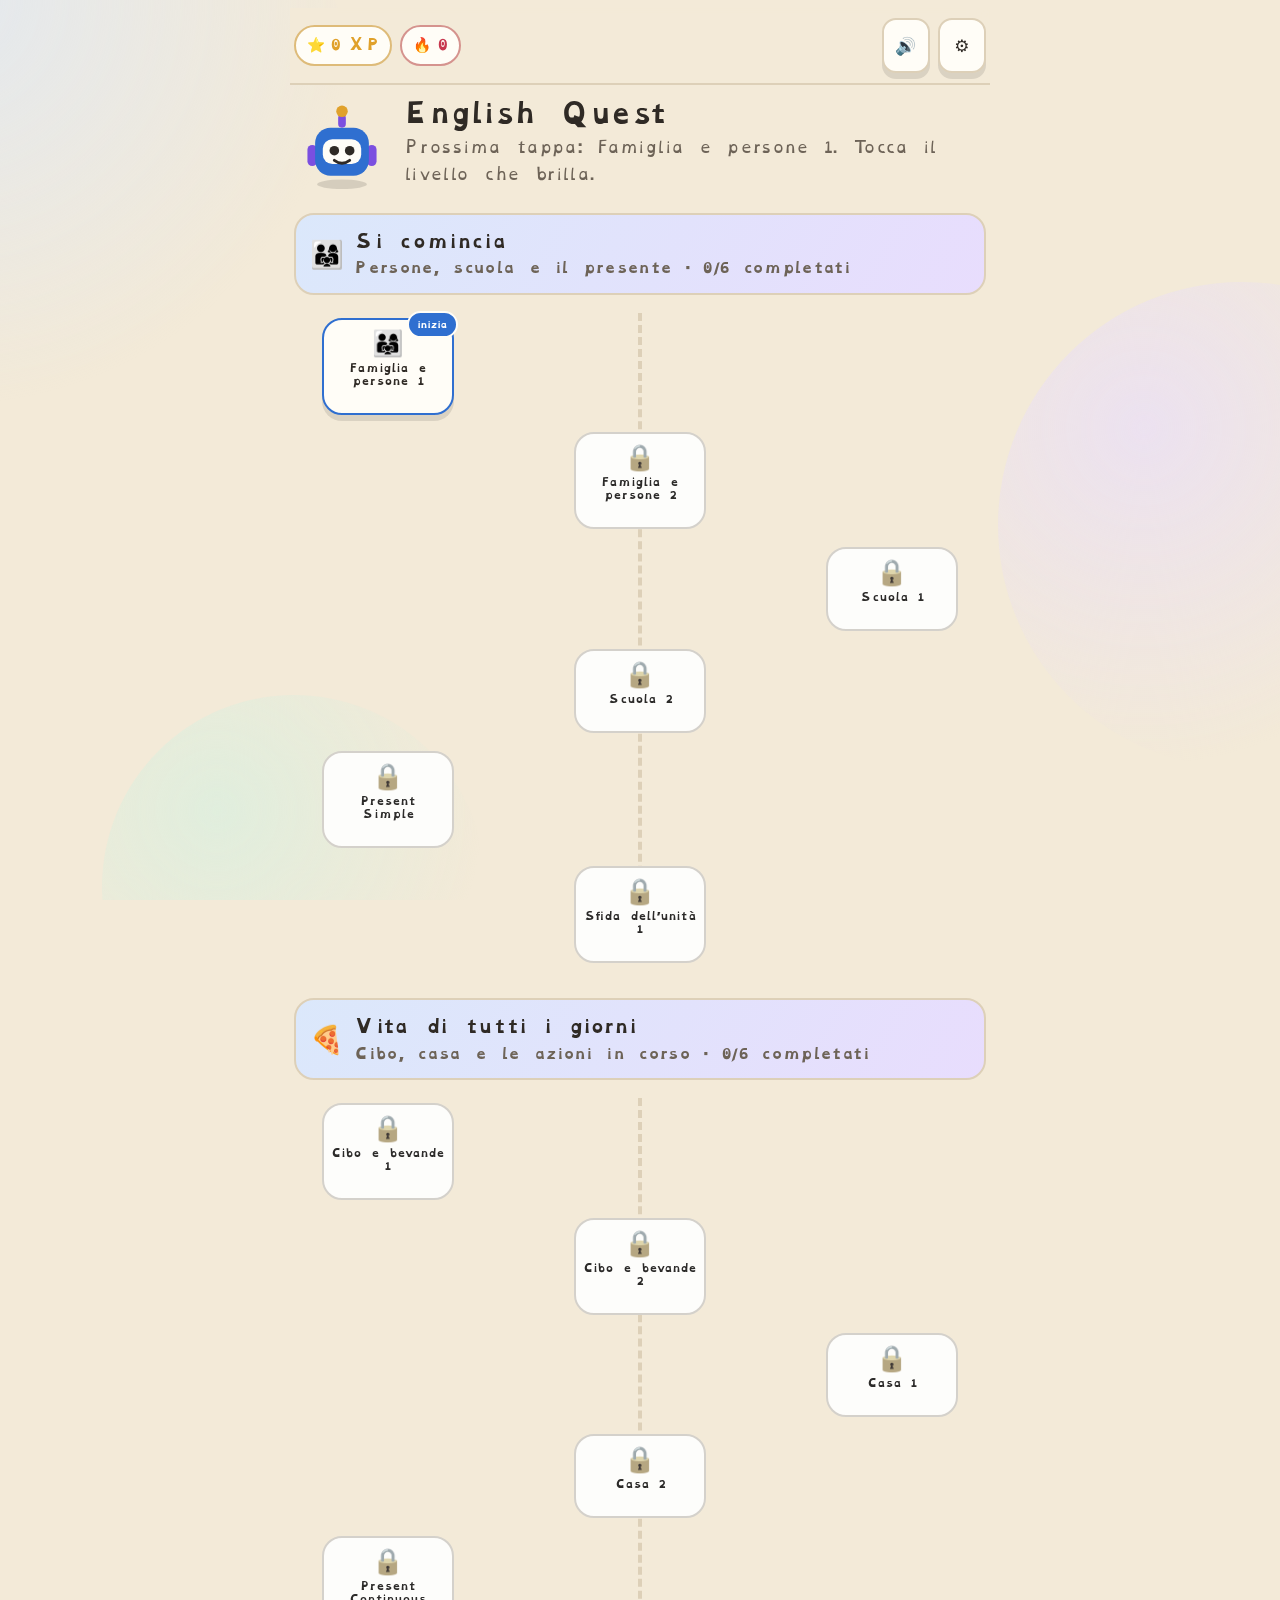
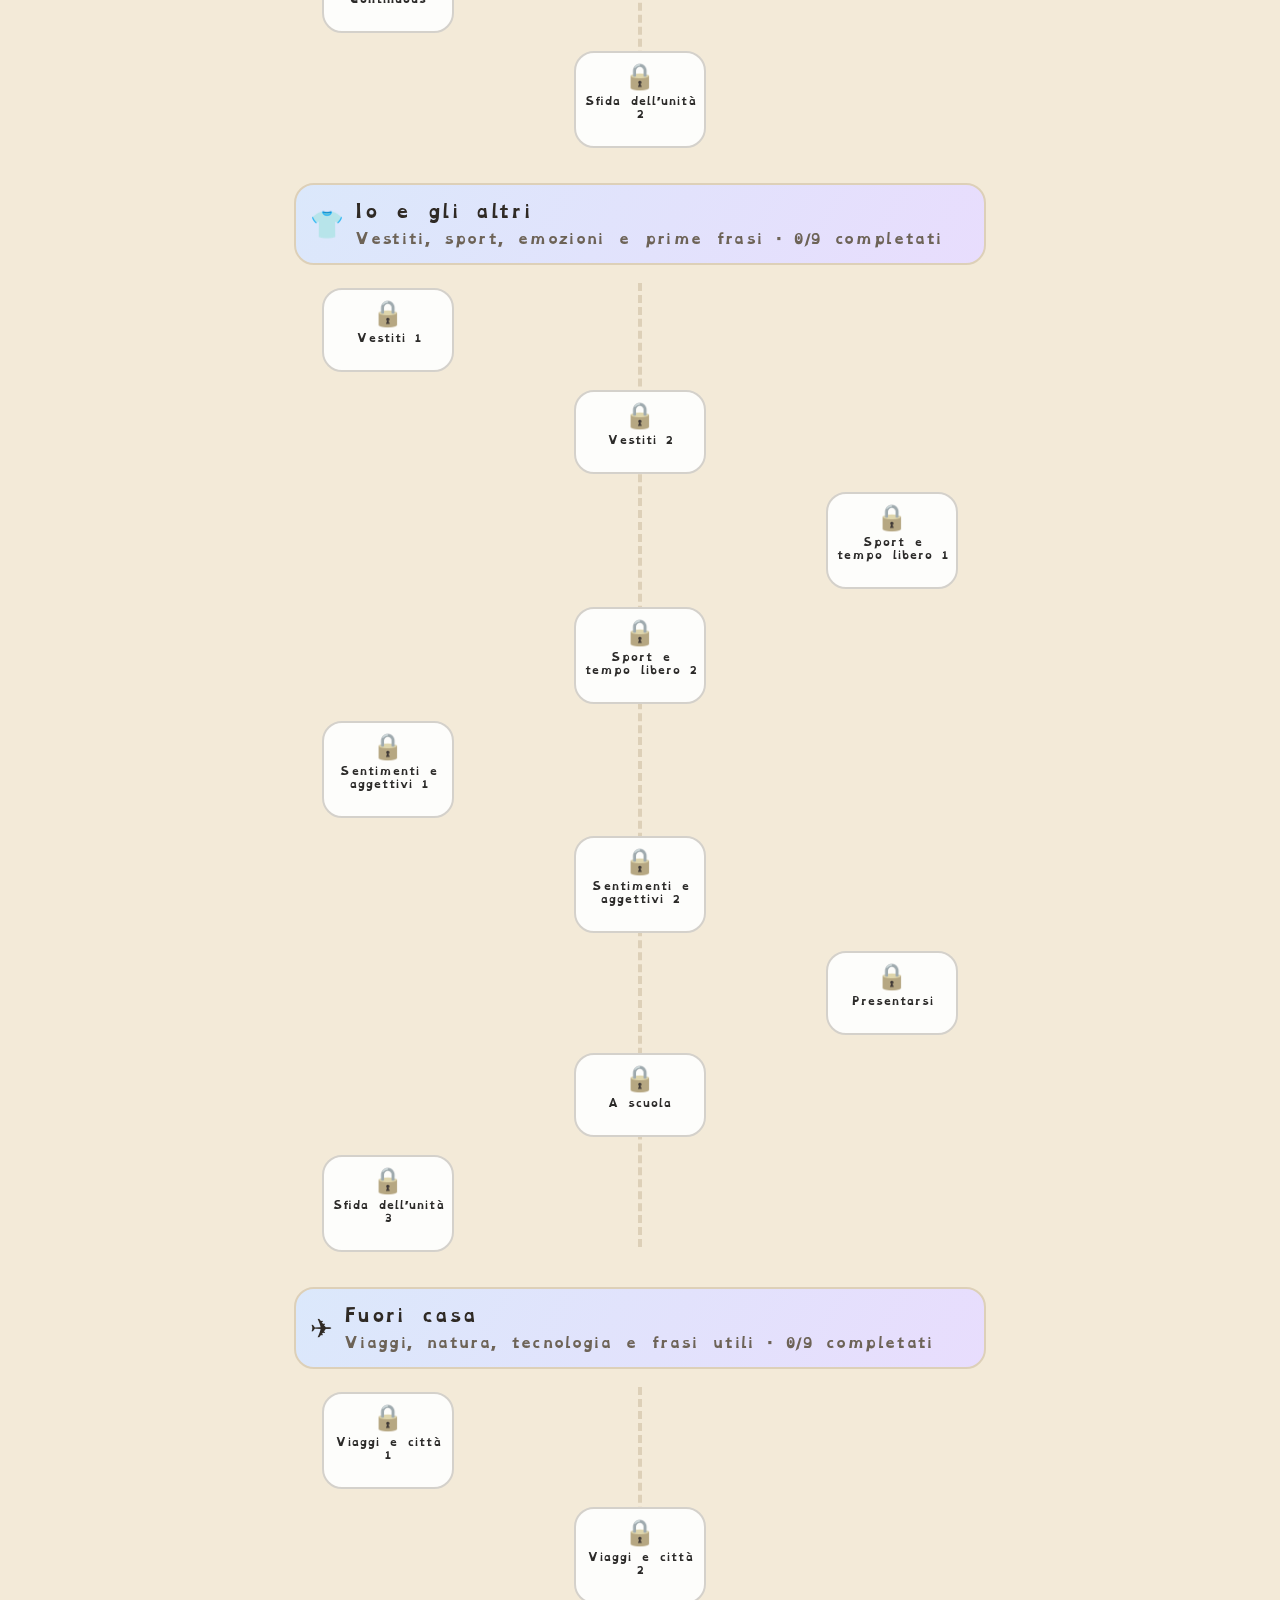
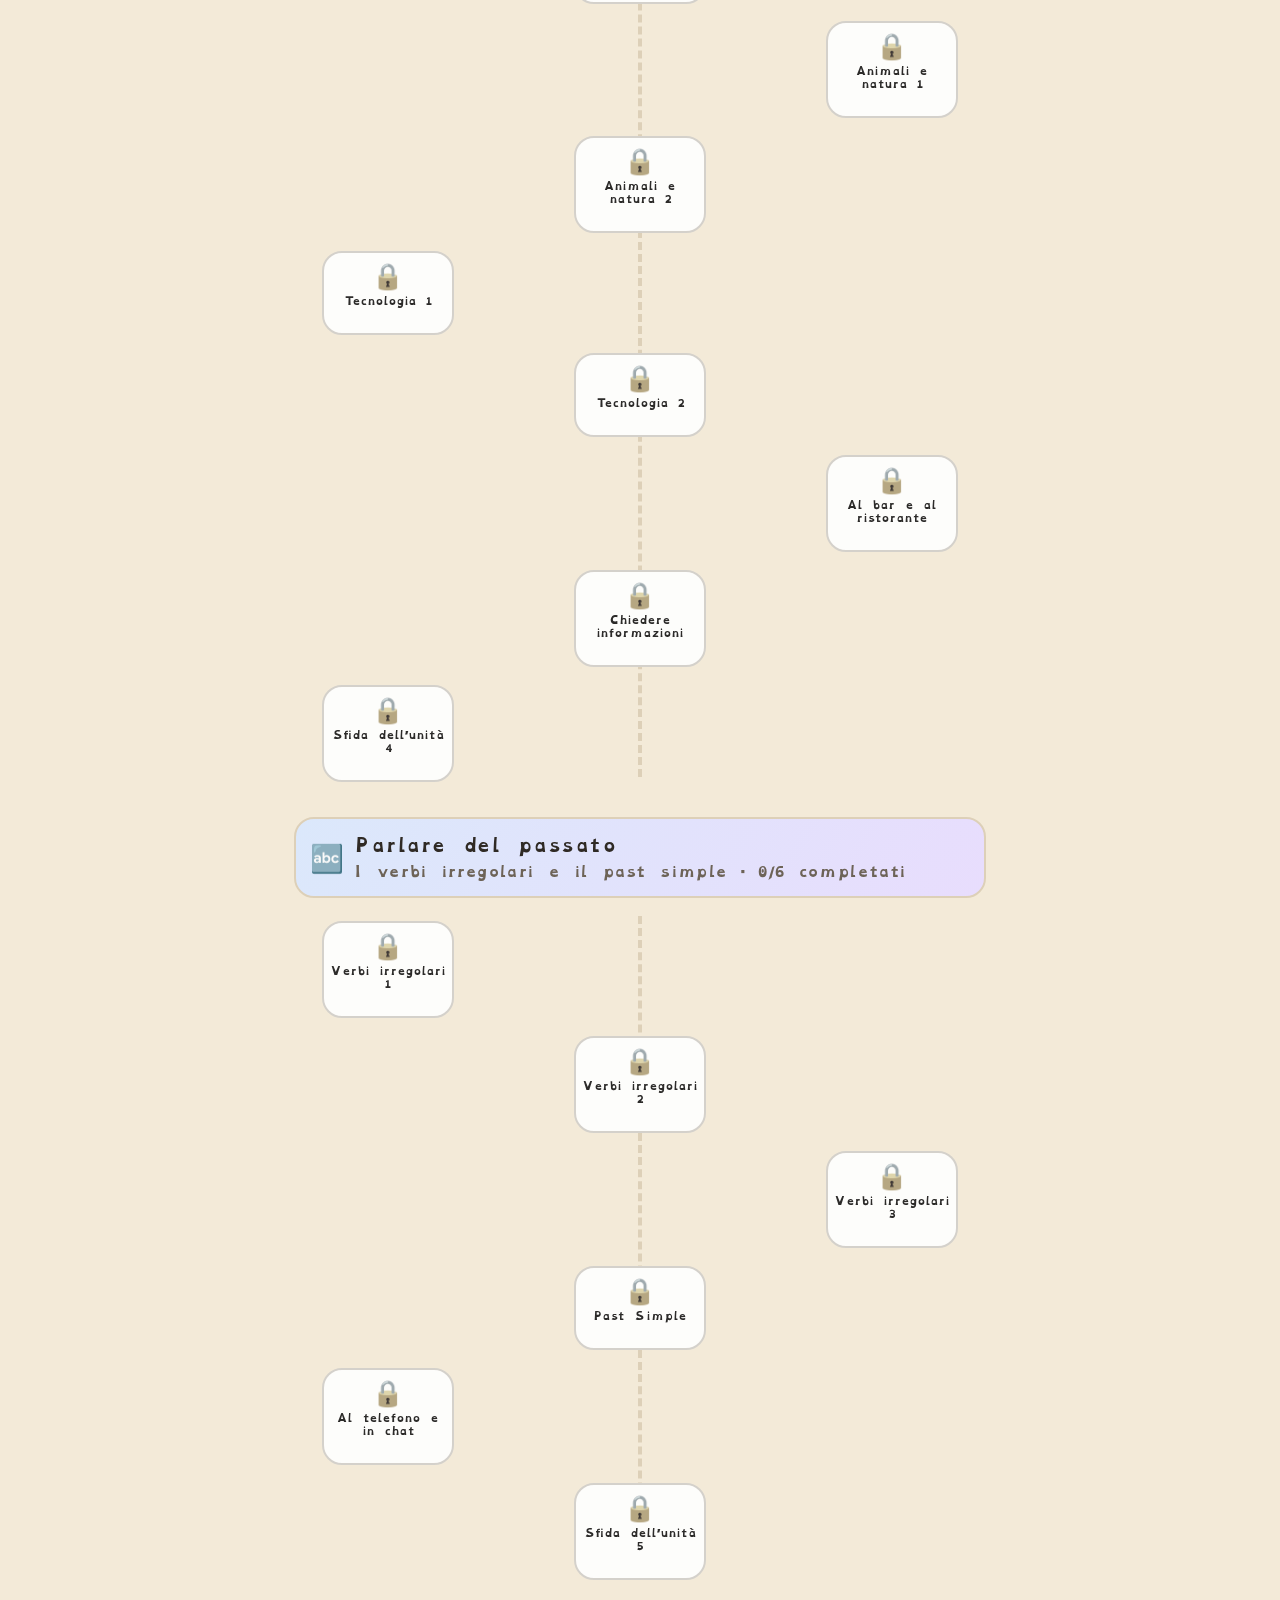
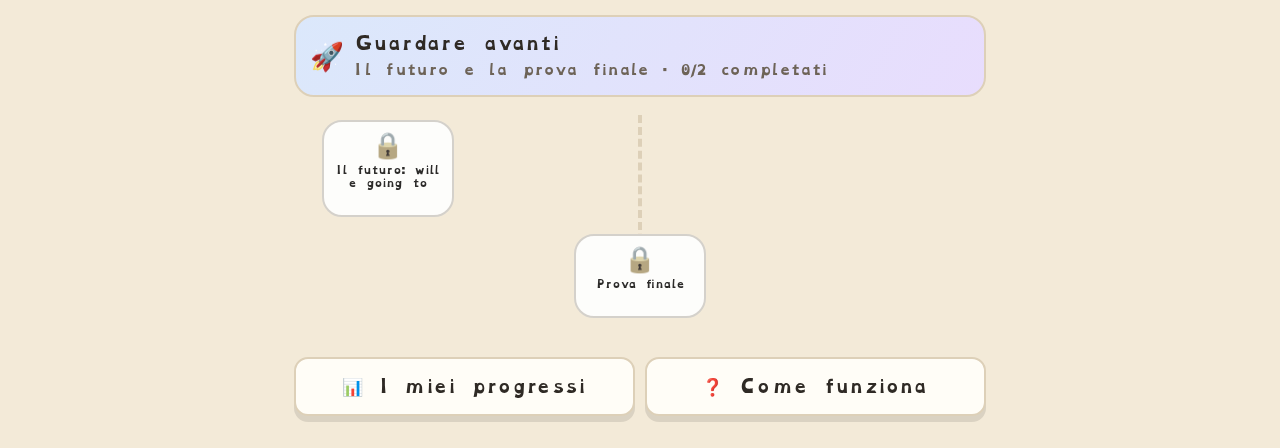
==== index.html @ 7ec01c22 "English Quest: app per imparare l'inglese, accessibile e offline Percorso a livelli per ragazzi 13-1" ====
<!DOCTYPE html>
<html lang="it">
<head>
<meta charset="utf-8">
<meta name="viewport" content="width=device-width, initial-scale=1, maximum-scale=5, viewport-fit=cover">
<meta name="theme-color" content="#f3ead8">
<meta name="description" content="English Quest — impara l'inglese giocando. Vocaboli, verbi irregolari, frasi utili e grammatica con audio e alta leggibilità.">
<meta name="apple-mobile-web-app-capable" content="yes">
<meta name="mobile-web-app-capable" content="yes">
<meta name="apple-mobile-web-app-status-bar-style" content="default">
<meta name="apple-mobile-web-app-title" content="English Quest">
<title>English Quest — impara l'inglese giocando</title>
<link rel="apple-touch-icon" href="data:image/svg+xml,%3Csvg xmlns='http://www.w3.org/2000/svg' viewBox='0 0 180 180'%3E%3Crect width='180' height='180' rx='40' fill='%233f7dd6'/%3E%3Ctext x='90' y='125' font-size='96' text-anchor='middle'%3E%F0%9F%9A%80%3C/text%3E%3C/svg%3E">
<link rel="icon" href="data:image/svg+xml,%3Csvg xmlns='http://www.w3.org/2000/svg' viewBox='0 0 64 64'%3E%3Ctext y='52' font-size='52'%3E%F0%9F%9A%80%3C/text%3E%3C/svg%3E">
<style>
/* =========================================================
   English Quest — foglio di stile
   1. Font ad alta leggibilità (OpenDyslexic incorporato)
   2. Token di tema + temi alternativi
   3. Shell e layout
   4. Componenti
   5. Schermate
   6. Animazioni
   ========================================================= */

/* ---- 1. Font ---- */
/* OpenDyslexic (SIL Open Font License) incorporato in base64 — nessuna connessione richiesta */
@font-face{font-family:'OpenDyslexic';font-style:normal;font-weight:400;font-display:swap;
  src:url([data-uri]) format('woff2');}
@font-face{font-family:'OpenDyslexic';font-style:normal;font-weight:700;font-display:swap;
  src:url([data-uri]) format('woff2');}

/* ---- 2. Token di tema ---- */
:root{
  --bg:#f3ead8;
  --bg-2:#e9dcc2;
  --card:#fffdf7;
  --card-2:#f8f2e4;
  --ink:#2f2a25;
  --ink-soft:#6d6357;
  --line:#ddd0b8;
  --brand:#2f6fd0;
  --brand-ink:#ffffff;
  --brand-soft:#dbe8fb;
  --accent:#7b4fe0;
  --accent-soft:#e8ddfd;
  --ok:#1c8f52;
  --ok-soft:#d6f0e0;
  --err:#c8384f;
  --err-soft:#fadde1;
  --gold:#e0a12b;
  --shadow:0 6px 0 rgba(0,0,0,.10);
  --shadow-soft:0 8px 24px rgba(70,50,20,.12);
  --radius:20px;
  --radius-s:14px;
  --fs:17px;
  --ls:0.02em;
  --lh:1.65;
  --wl:0.06em; /* spaziatura parole */
  --font-stack:'OpenDyslexic', system-ui, -apple-system, 'Segoe UI', sans-serif;
  --tap:48px;
}

body[data-font="sans"]{ --font-stack: Verdana, Tahoma, 'Segoe UI', system-ui, sans-serif; }
body[data-font="sys"]{ --font-stack: system-ui, -apple-system, 'Segoe UI', Roboto, sans-serif; }

body[data-theme="night"]{
  --bg:#191b21; --bg-2:#12141a; --card:#242833; --card-2:#2c313e;
  --ink:#f0ece4; --ink-soft:#a9b0bf; --line:#3a4050;
  --brand:#6ea8ff; --brand-ink:#10131a; --brand-soft:#26354e;
  --accent:#b79bff; --accent-soft:#332a4d;
  --ok:#57d493; --ok-soft:#1e4433; --err:#ff8296; --err-soft:#4a2029;
  --gold:#ffcc5c;
  --shadow:0 6px 0 rgba(0,0,0,.35);
  --shadow-soft:0 10px 28px rgba(0,0,0,.45);
}
body[data-theme="contrast"]{
  --bg:#000000; --bg-2:#000000; --card:#101010; --card-2:#1b1b1b;
  --ink:#ffffff; --ink-soft:#e6e6e6; --line:#ffffff;
  --brand:#ffe600; --brand-ink:#000000; --brand-soft:#333300;
  --accent:#00e5ff; --accent-soft:#003a41;
  --ok:#00ff88; --ok-soft:#00301b; --err:#ff5b5b; --err-soft:#3d0d0d;
  --gold:#ffe600;
  --shadow:0 4px 0 #ffffff;
  --shadow-soft:none;
}

*,*::before,*::after{ box-sizing:border-box; }
/* deve battere le regole display: dei componenti (es. .btn.icon) */
[hidden]{ display:none !important; }
html,body{ margin:0; padding:0; }
html{ -webkit-text-size-adjust:100%; overflow-x:hidden; }

body{
  font-family:var(--font-stack);
  font-size:var(--fs);
  letter-spacing:var(--ls);
  word-spacing:var(--wl);
  line-height:var(--lh);
  color:var(--ink);
  background:var(--bg);
  min-height:100vh;
  min-height:100dvh;
  overscroll-behavior-y:none;
  -webkit-font-smoothing:antialiased;
}

/* sfondo decorativo morbido */
.bg-decor{ position:fixed; inset:0; z-index:0; pointer-events:none; overflow:hidden; }
.bg-decor i{
  position:absolute; display:block; border-radius:50%;
  background:radial-gradient(circle at 30% 30%, var(--brand-soft), transparent 70%);
  opacity:.65; animation:floaty 18s ease-in-out infinite;
}
.bg-decor i:nth-child(1){ width:46vmax; height:46vmax; left:-18vmax; top:-14vmax; }
.bg-decor i:nth-child(2){ width:38vmax; height:38vmax; right:-16vmax; top:22vmax; animation-delay:-6s;
  background:radial-gradient(circle at 30% 30%, var(--accent-soft), transparent 70%); }
.bg-decor i:nth-child(3){ width:30vmax; height:30vmax; left:8vmax; bottom:-14vmax; animation-delay:-11s;
  background:radial-gradient(circle at 30% 30%, var(--ok-soft), transparent 70%); }
body[data-theme="contrast"] .bg-decor{ display:none; }

/* ---- 3. Shell ---- */
.app{
  position:relative; z-index:1;
  max-width:720px; margin:0 auto;
  padding:
    calc(env(safe-area-inset-top) + 8px)
    calc(env(safe-area-inset-right) + 14px)
    calc(env(safe-area-inset-bottom) + 24px)
    calc(env(safe-area-inset-left) + 14px);
}

.topbar{
  position:sticky; top:0; z-index:30;
  display:flex; align-items:center; gap:8px; flex-wrap:wrap;
  padding:10px 4px; margin:0 -4px 10px;
  background:var(--bg); /* iOS sotto la 16.2 non conosce color-mix */
  background:color-mix(in srgb, var(--bg) 88%, transparent);
  backdrop-filter:blur(10px); -webkit-backdrop-filter:blur(10px);
  border-bottom:2px solid var(--line);
}
@supports not (backdrop-filter:blur(2px)){ .topbar{ background:var(--bg); } }

.chip{
  display:inline-flex; align-items:center; gap:6px;
  padding:6px 11px; border-radius:999px;
  background:var(--card); border:2px solid var(--line);
  font-size:.86em; font-weight:700; white-space:nowrap;
  min-width:0; overflow:hidden; text-overflow:ellipsis;
}
.chip b{ font-variant-numeric:tabular-nums; }
.chip.gold{ color:var(--gold); border-color:var(--gold); border-color:color-mix(in srgb, var(--gold) 45%, var(--line)); }
.chip.fire{ color:var(--err); border-color:var(--err); border-color:color-mix(in srgb, var(--err) 40%, var(--line)); }
.spacer{ flex:1 1 auto; }

/* ---- 4. Componenti ---- */
.btn{
  -webkit-appearance:none; appearance:none;
  font-family:inherit; font-size:1em; font-weight:800; letter-spacing:inherit;
  color:var(--ink); background:var(--card);
  border:2px solid var(--line); border-radius:var(--radius-s);
  padding:12px 16px; min-height:var(--tap);
  cursor:pointer; touch-action:manipulation;
  -webkit-tap-highlight-color:transparent;
  box-shadow:var(--shadow);
  transition:transform .12s ease, box-shadow .12s ease, background .15s ease, border-color .15s ease;
}
.btn:active{ transform:translateY(4px); box-shadow:0 2px 0 rgba(0,0,0,.10); }
.btn:focus-visible{ outline:4px solid var(--accent); outline-offset:3px; }
.btn[disabled]{ opacity:.45; cursor:not-allowed; box-shadow:none; }
.btn.primary{ background:var(--brand); color:var(--brand-ink); border-color:var(--brand); border-color:color-mix(in srgb, var(--brand) 70%, #000); }
.btn.ok{ background:var(--ok); color:#fff; border-color:var(--ok); border-color:color-mix(in srgb, var(--ok) 70%, #000); }
.btn.ghost{ background:transparent; box-shadow:none; }
.btn.wide{ width:100%; }
.btn.icon{ padding:10px; min-width:var(--tap); display:inline-flex; align-items:center; justify-content:center; }
.btn.small{ padding:8px 12px; min-height:40px; font-size:.9em; }
body[data-theme="contrast"] .btn.primary,
body[data-theme="contrast"] .btn.ok{ color:#000; }

.speak{
  -webkit-appearance:none; appearance:none; cursor:pointer;
  border:2px solid var(--line); background:var(--card); color:var(--ink);
  width:46px; height:46px; min-width:46px; border-radius:50%;
  display:inline-flex; align-items:center; justify-content:center;
  font-size:1.15em; touch-action:manipulation; -webkit-tap-highlight-color:transparent;
  transition:transform .12s ease, background .15s ease;
}
.speak:active{ transform:scale(.9); }
.speak:focus-visible{ outline:4px solid var(--accent); outline-offset:3px; }
.speak.on{ background:var(--brand-soft); border-color:var(--brand); animation:pulse-ring 1s ease-out infinite; }
.speak.sm{ width:44px; height:44px; min-width:44px; font-size:1em; }

.card{
  background:var(--card); border:2px solid var(--line);
  border-radius:var(--radius); padding:16px;
  box-shadow:var(--shadow-soft);
}

.progress{
  height:16px; border-radius:999px; background:var(--card-2);
  border:2px solid var(--line); overflow:hidden; flex:1 1 auto;
}
.progress > i{
  display:block; height:100%; width:0%;
  background:linear-gradient(90deg, var(--brand), var(--accent));
  border-radius:999px; transition:width .5s cubic-bezier(.22,1,.36,1);
}

.sr-only{
  position:absolute; width:1px; height:1px; padding:0; margin:-1px;
  overflow:hidden; clip:rect(0 0 0 0); white-space:nowrap; border:0;
}

/* ---- 5. Schermate ---- */
.screen{ display:none; animation:screen-in .32s cubic-bezier(.22,1,.36,1) both; }
.screen.active{ display:block; }

/* Mascotte */
.mascot{ width:96px; height:96px; flex:0 0 auto; transform-origin:50% 90%; }
.mascot.happy{ animation:jump .6s cubic-bezier(.3,1.4,.5,1) 2; }
.mascot.sad{ animation:shake .45s ease; }
.mascot .eye{ transform-origin:center; animation:blink 5.5s infinite; }
.mascot .m-acc{ fill:var(--accent); }
.mascot .m-body{ fill:var(--brand); }
.mascot .m-face{ fill:var(--card); }
.mascot .m-ink{ fill:var(--ink); }
.mascot .m-gold{ fill:var(--gold); }
.mascot .m-mouth{ stroke:var(--ink); fill:none; }
.mascot .arm-l{ transform-origin:22px 62px; animation:wave 3.4s ease-in-out infinite; }

.hero{ display:flex; align-items:center; gap:14px; margin:6px 0 18px; }
.hero h1{ font-size:1.5em; margin:0 0 4px; line-height:1.25; }
.hero p{ margin:0; color:var(--ink-soft); font-size:.92em; }

/* Mappa livelli */
.unit{ margin:22px 0 8px; }
.unit-head{
  display:flex; align-items:center; gap:10px;
  padding:12px 14px; border-radius:var(--radius);
  background:linear-gradient(120deg, var(--brand-soft), var(--accent-soft));
  border:2px solid var(--line);
}
body[data-theme="contrast"] .unit-head{ background:var(--card-2); }
.unit-head h2{ font-size:1.02em; margin:0; }
.unit-head small{ display:block; color:var(--ink-soft); font-weight:600; }

.path{ position:relative; padding:14px 0 4px; }
.path::before{
  content:''; position:absolute; left:50%; top:18px; bottom:18px; width:0;
  border-left:4px dashed var(--line); transform:translateX(-2px); z-index:0;
}
.node-row{ position:relative; z-index:1; }
.node-row{ display:flex; padding:9px 0; }
.node-row.p0{ justify-content:flex-start; padding-left:4%; }
.node-row.p1{ justify-content:center; }
.node-row.p2{ justify-content:flex-end; padding-right:4%; }
.node-row.p3{ justify-content:center; }

.node{
  -webkit-appearance:none; appearance:none; font-family:inherit; color:var(--ink);
  position:relative; display:flex; flex-direction:column; align-items:center; gap:6px;
  width:132px; padding:10px 6px; border-radius:var(--radius);
  background:var(--card); border:2px solid var(--line);
  box-shadow:var(--shadow); cursor:pointer; touch-action:manipulation;
  -webkit-tap-highlight-color:transparent;
  animation:pop-in .4s cubic-bezier(.34,1.56,.64,1) both;
  transition:transform .14s ease;
}
.node:active{ transform:translateY(4px) scale(.98); }
.node:focus-visible{ outline:4px solid var(--accent); outline-offset:3px; }
.node .ico{ font-size:1.9em; line-height:1; }
.node .nm{ font-size:.78em; font-weight:800; text-align:center; line-height:1.25; }
.node .stars{ font-size:.72em; letter-spacing:1px; color:var(--gold); height:1em; }
.node.locked{ opacity:.55; filter:grayscale(.75); box-shadow:none; }
.node.current{ border-color:var(--brand); animation:pop-in .4s cubic-bezier(.34,1.56,.64,1) both, breathe 2.4s ease-in-out infinite .4s; }
.node.done{ background:var(--ok-soft); border-color:var(--ok); }
.node .badge{
  position:absolute; top:-9px; right:-6px; font-size:.68em; font-weight:800;
  background:var(--brand); color:var(--brand-ink); padding:3px 8px; border-radius:999px;
  border:2px solid var(--card);
}

/* Lezione */
.lesson-top{ display:flex; align-items:center; gap:10px; margin-bottom:16px; }
.stage{ min-height:52vh; }
.prompt{ text-align:center; margin:6px 0 16px; }
.prompt .lab{ font-size:.86em; color:var(--ink-soft); font-weight:700; text-transform:uppercase; letter-spacing:.09em; }
.prompt .big{ font-size:1.9em; font-weight:800; line-height:1.25; margin:6px 0; overflow-wrap:break-word; }
.prompt .emoji{ font-size:3.2em; line-height:1.1; display:block; animation:pop-in .4s cubic-bezier(.34,1.56,.64,1) both; }
.prompt .with-audio{ display:flex; align-items:center; justify-content:center; gap:10px; flex-wrap:wrap; }

.choices{ display:grid; gap:10px; grid-template-columns:1fr; }
@media (min-width:560px){ .choices.two{ grid-template-columns:1fr 1fr; } }
.choice{
  -webkit-appearance:none; appearance:none; font-family:inherit; font-size:1em; font-weight:700;
  letter-spacing:inherit; color:var(--ink); text-align:left;
  display:flex; align-items:center; gap:10px;
  background:var(--card); border:2px solid var(--line); border-radius:var(--radius-s);
  padding:14px; min-height:var(--tap); cursor:pointer; touch-action:manipulation;
  -webkit-tap-highlight-color:transparent; box-shadow:var(--shadow);
  transition:transform .12s ease, background .18s ease, border-color .18s ease;
  animation:slide-up .28s cubic-bezier(.22,1,.36,1) both;
}
.choice:active{ transform:translateY(4px); }
.choice:focus-visible{ outline:4px solid var(--accent); outline-offset:3px; }
.choice .key{
  flex:0 0 auto; width:30px; height:30px; border-radius:9px; display:grid; place-items:center;
  background:var(--card-2); border:2px solid var(--line); font-size:.8em;
}
.choice.correct{ background:var(--ok-soft); border-color:var(--ok); animation:bounce-in .45s ease; }
.choice.wrong{ background:var(--err-soft); border-color:var(--err); animation:shake .4s ease; }
.choice.dim{ opacity:.45; }

/* Flashcard */
.flip-wrap{ perspective:1200px; margin:0 auto 16px; max-width:440px; }
.flip{
  position:relative; width:100%; min-height:230px;
  transform-style:preserve-3d; transition:transform .6s cubic-bezier(.3,1.2,.4,1);
  cursor:pointer; touch-action:manipulation;
}
.flip.flipped{ transform:rotateY(180deg); }
.flip .face{
  position:absolute; inset:0; -webkit-backface-visibility:hidden; backface-visibility:hidden;
  display:flex; flex-direction:column; align-items:center; justify-content:center; gap:8px;
  background:var(--card); border:2px solid var(--line); border-radius:var(--radius);
  padding:18px; box-shadow:var(--shadow-soft); text-align:center;
}
.flip .back{ transform:rotateY(180deg); background:var(--card-2); }
.flip .word{ font-size:1.7em; font-weight:800; overflow-wrap:break-word; }
.flip .sub{ color:var(--ink-soft); font-size:.9em; }
.flip .hint{ position:absolute; bottom:10px; font-size:.74em; color:var(--ink-soft); font-weight:700; }

/* Costruttore di frasi */
.build-slots{
  display:flex; flex-wrap:wrap; gap:8px; align-content:flex-start;
  min-height:112px; padding:12px;
  border:2px dashed var(--line); border-radius:var(--radius); background:var(--card-2);
  transition:border-color .2s ease, background .2s ease;
}
.build-slots.over{ border-color:var(--brand); background:var(--brand-soft); }
.build-bank{ display:flex; flex-wrap:wrap; gap:8px; margin-top:14px; min-height:56px; }
.tile{
  -webkit-appearance:none; appearance:none; font-family:inherit; font-size:1em; font-weight:800;
  letter-spacing:inherit; color:var(--ink);
  background:var(--card); border:2px solid var(--line); border-radius:12px;
  padding:10px 13px; min-height:44px; cursor:grab; touch-action:none;
  -webkit-tap-highlight-color:transparent; box-shadow:var(--shadow);
  animation:pop-in .26s cubic-bezier(.34,1.56,.64,1) both;
  transition:background .15s ease, border-color .15s ease;
  user-select:none; -webkit-user-select:none;
}
.tile:focus-visible{ outline:4px solid var(--accent); outline-offset:3px; }
.tile.placed{ background:var(--brand-soft); border-color:var(--brand); }
.tile.spent{ visibility:hidden; }
.tile.dragging{ position:fixed; z-index:100; pointer-events:none; box-shadow:0 12px 26px rgba(0,0,0,.3); transform:scale(1.06); }
.tile.ok{ background:var(--ok-soft); border-color:var(--ok); }
.tile.no{ background:var(--err-soft); border-color:var(--err); }

/* Lezione di grammatica */
.gram h3{ margin:.2em 0 .4em; font-size:1.15em; }
.gram .rule{
  background:var(--card-2); border-left:6px solid var(--brand);
  border-radius:12px; padding:12px 14px; margin:12px 0;
  animation:slide-up .35s cubic-bezier(.22,1,.36,1) both;
}
.gram .ex{ display:flex; align-items:center; gap:10px; margin:8px 0; flex-wrap:wrap; }
.gram .ex b{ color:var(--brand); }
.gram .ex .it{ color:var(--ink-soft); font-size:.9em; width:100%; }
.gram .tag{ display:inline-block; background:var(--accent-soft); color:var(--ink);
  border-radius:8px; padding:2px 8px; font-size:.8em; font-weight:800; }

/* Riscontro */
/* sempre visibile in fondo allo schermo: su iPhone il tasto Avanti
   non deve mai finire sotto il bordo */
.feedback{
  position:fixed; z-index:40; left:0; right:0; bottom:0;
  max-width:720px; margin:0 auto;
  padding:14px calc(14px + env(safe-area-inset-left)) calc(14px + env(safe-area-inset-bottom)) calc(14px + env(safe-area-inset-right));
  border-top:3px solid var(--line); border-radius:var(--radius) var(--radius) 0 0;
  background:var(--card); box-shadow:0 -8px 24px rgba(0,0,0,.10);
  animation:slide-up .28s cubic-bezier(.22,1,.36,1) both;
  display:flex; align-items:center; gap:12px; flex-wrap:wrap;
}
.feedback .btn{ flex:1 1 130px; }
.feedback.good{ background:var(--ok-soft); border-color:var(--ok); }
.feedback.bad{ background:var(--err-soft); border-color:var(--err); }
.feedback .txt{ flex:1 1 180px; font-weight:800; }
.feedback .txt small{ display:block; font-weight:600; color:var(--ink-soft); }

/* Risultati */
.result-head{ text-align:center; padding:10px 0 4px; }
.result-head .ico{ font-size:4em; display:block; animation:jump .7s cubic-bezier(.3,1.4,.5,1) 2; }
.stat-grid{ display:grid; grid-template-columns:repeat(3,1fr); gap:10px; margin:16px 0; }
.stat{ text-align:center; background:var(--card); border:2px solid var(--line); border-radius:var(--radius-s); padding:12px 6px; }
.stat b{ display:block; font-size:1.5em; font-variant-numeric:tabular-nums; }
.stat span{ font-size:.76em; color:var(--ink-soft); font-weight:700; }

/* Impostazioni */
.setrow{ display:flex; align-items:center; gap:12px; padding:12px 0; border-bottom:2px solid var(--line); flex-wrap:wrap; }
.setrow:last-child{ border-bottom:0; }
.setrow .lab{ flex:1 1 160px; font-weight:800; }
.setrow .lab small{ display:block; font-weight:600; color:var(--ink-soft); font-size:.82em; }
.seg{ display:inline-flex; border:2px solid var(--line); border-radius:12px; overflow:hidden; background:var(--card); }
.seg button{
  -webkit-appearance:none; appearance:none; font-family:inherit; font-size:.86em; font-weight:800;
  color:var(--ink); background:transparent; border:0; padding:10px 12px; min-height:44px;
  cursor:pointer; touch-action:manipulation; -webkit-tap-highlight-color:transparent;
}
.seg button + button{ border-left:2px solid var(--line); }
.seg button[aria-pressed="true"]{ background:var(--brand); color:var(--brand-ink); }
input[type="range"]{ -webkit-appearance:none; appearance:none; width:150px; height:32px; background:transparent; }
input[type="range"]::-webkit-slider-runnable-track{ height:8px; border-radius:999px; background:var(--card-2); border:2px solid var(--line); }
input[type="range"]::-webkit-slider-thumb{ -webkit-appearance:none; width:28px; height:28px; margin-top:-12px; border-radius:50%; background:var(--brand); border:2px solid var(--card); }
input[type="range"]::-moz-range-track{ height:8px; border-radius:999px; background:var(--card-2); border:2px solid var(--line); }
input[type="range"]::-moz-range-thumb{ width:26px; height:26px; border-radius:50%; background:var(--brand); border:2px solid var(--card); }
select{
  font-family:inherit; font-size:16px; color:var(--ink); background:var(--card);
  border:2px solid var(--line); border-radius:12px; padding:10px; min-height:44px; max-width:100%;
}

.banner{
  display:flex; gap:10px; align-items:flex-start;
  background:var(--accent-soft); border:2px solid var(--accent); border-radius:var(--radius-s);
  padding:12px; margin:10px 0; font-size:.9em;
}
.banner button{ margin-left:auto; }

.sheet-back{
  position:fixed; inset:0; z-index:50; background:rgba(0,0,0,.45);
  display:none; animation:fade-in .2s ease both;
}
.sheet-back.open{ display:block; }
.sheet{
  position:fixed; z-index:51; left:0; right:0; bottom:0;
  max-height:88vh; overflow:auto; -webkit-overflow-scrolling:touch;
  background:var(--bg); border-top:3px solid var(--line);
  border-radius:22px 22px 0 0;
  padding:14px 16px calc(24px + env(safe-area-inset-bottom));
  transform:translateY(100%); transition:transform .32s cubic-bezier(.22,1,.36,1);
}
.sheet.open{ transform:translateY(0); }
@media (min-width:720px){ .sheet{ left:50%; transform:translate(-50%,100%); width:640px; border-radius:22px; bottom:20px; border:3px solid var(--line); }
  .sheet.open{ transform:translate(-50%,0); } }
.sheet h2{ margin:4px 0 12px; font-size:1.2em; }

#confetti{ position:fixed; inset:0; z-index:60; pointer-events:none; }

.toast{
  position:fixed; z-index:70; left:50%; bottom:calc(24px + env(safe-area-inset-bottom));
  transform:translate(-50%,20px); opacity:0; pointer-events:none;
  background:var(--ink); color:var(--bg); font-weight:800; font-size:.9em;
  padding:12px 18px; border-radius:999px; max-width:88vw; text-align:center;
  transition:opacity .25s ease, transform .25s ease;
}
.toast.show{ opacity:1; transform:translate(-50%,0); }

/* ---- 6. Animazioni ---- */
@keyframes floaty{ 0%,100%{ transform:translate3d(0,0,0) scale(1); } 50%{ transform:translate3d(2vmax,3vmax,0) scale(1.08); } }
@keyframes screen-in{ from{ opacity:0; transform:translateY(14px); } to{ opacity:1; transform:none; } }
@keyframes slide-up{ from{ opacity:0; transform:translateY(16px); } to{ opacity:1; transform:none; } }
@keyframes fade-in{ from{ opacity:0; } to{ opacity:1; } }
@keyframes pop-in{ from{ opacity:0; transform:scale(.7); } to{ opacity:1; transform:scale(1); } }
@keyframes bounce-in{ 0%{ transform:scale(1); } 40%{ transform:scale(1.07); } 100%{ transform:scale(1); } }
@keyframes shake{ 0%,100%{ transform:translateX(0); } 20%{ transform:translateX(-9px); } 40%{ transform:translateX(8px); } 60%{ transform:translateX(-5px); } 80%{ transform:translateX(3px); } }
@keyframes jump{ 0%,100%{ transform:translateY(0) scaleY(1); } 30%{ transform:translateY(-16px) scaleY(1.05); } 60%{ transform:translateY(0) scaleY(.94); } }
@keyframes breathe{ 0%,100%{ box-shadow:var(--shadow), 0 0 0 0 color-mix(in srgb, var(--brand) 55%, transparent); } 50%{ box-shadow:var(--shadow), 0 0 0 12px transparent; } }
@keyframes pulse-ring{ 0%{ box-shadow:0 0 0 0 color-mix(in srgb, var(--brand) 55%, transparent); } 100%{ box-shadow:0 0 0 14px transparent; } }
@keyframes blink{ 0%,92%,100%{ transform:scaleY(1); } 96%{ transform:scaleY(.1); } }
@keyframes wave{ 0%,100%{ transform:rotate(0deg); } 50%{ transform:rotate(-18deg); } }
@keyframes xp-pop{ 0%{ transform:scale(1); } 50%{ transform:scale(1.35); color:var(--gold); } 100%{ transform:scale(1); } }
.xp-pop{ animation:xp-pop .5s ease; display:inline-block; }

@media (prefers-reduced-motion: reduce){
  *,*::before,*::after{ animation-duration:.001ms !important; animation-iteration-count:1 !important; transition-duration:.001ms !important; }
}
body[data-anim="off"] *,
body[data-anim="off"] *::before,
body[data-anim="off"] *::after{
  animation-duration:.001ms !important; animation-iteration-count:1 !important; transition-duration:.06s !important;
}
body[data-anim="off"] .bg-decor{ display:none; }
</style>
</head>
<body data-theme="cream" data-font="dys" data-anim="on">

<noscript>
  <div style="max-width:640px;margin:20px auto;padding:16px;border:3px solid #c8384f;border-radius:16px;background:#fffdf7;color:#2f2a25;font-family:system-ui,sans-serif">
    <b>Qui JavaScript non è attivo.</b> English Quest ha bisogno di un browser vero: su computer
    apri il file con un doppio clic, su iPhone e iPad apri l'indirizzo web dell'app in Safari.
  </div>
</noscript>
<div class="bg-decor" aria-hidden="true"><i></i><i></i><i></i></div>
<canvas id="confetti" aria-hidden="true"></canvas>
<div class="toast" id="toast" role="status" aria-live="polite"></div>

<div class="app">

  <header class="topbar">
    <button class="btn icon ghost" id="btn-back" hidden aria-label="Torna indietro">←</button>
    <span class="chip gold" id="chip-xp" title="Punti esperienza">⭐ <b>0</b> XP</span>
    <span class="chip fire" id="chip-streak" title="Giorni di fila">🔥 <b>0</b></span>
    <span class="spacer"></span>
    <button class="btn icon" id="btn-audio" aria-label="Attiva o disattiva la lettura automatica" aria-pressed="true">🔊</button>
    <button class="btn icon" id="btn-settings" aria-label="Apri le impostazioni">⚙️</button>
  </header>

  <!-- ============ HOME ============ -->
  <main id="screen-home" class="screen active" role="main">
    <div class="hero">
      <svg class="mascot" id="mascot" viewBox="0 0 100 100" role="img" aria-label="Bip, il robot che ti accompagna">
        <!-- i colori arrivano dal CSS: Safari ignora var() dentro gli attributi SVG -->
        <ellipse cx="50" cy="93" rx="26" ry="5" fill="rgba(0,0,0,.12)"/>
        <rect class="arm-l m-acc" x="14" y="52" width="10" height="22" rx="5"/>
        <rect class="m-acc" x="76" y="52" width="10" height="22" rx="5"/>
        <rect class="m-body" x="22" y="34" width="56" height="50" rx="16"/>
        <rect class="m-face" x="30" y="46" width="40" height="26" rx="10"/>
        <circle class="eye m-ink" cx="42" cy="58" r="5"/>
        <circle class="eye m-ink" cx="58" cy="58" r="5"/>
        <path class="m-mouth" d="M42 68 q8 6 16 0" stroke-width="3" stroke-linecap="round"/>
        <rect class="m-acc" x="46" y="20" width="8" height="14" rx="4"/>
        <circle class="m-gold" cx="50" cy="17" r="6"/>
      </svg>
      <div>
        <h1>English Quest</h1>
        <p id="hero-sub">Impara l'inglese un passo alla volta. Tocca il livello che brilla.</p>
      </div>
    </div>

    <div id="home-banner"></div>

    <div class="card" id="review-card" hidden style="margin-bottom:18px">
      <div style="display:flex;align-items:center;gap:12px;flex-wrap:wrap">
        <span style="font-size:2em">🔁</span>
        <div style="flex:1 1 160px">
          <b>Ripasso intelligente</b>
          <small style="display:block;color:var(--ink-soft)"><span id="review-count">0</span> parole ti aspettano</small>
        </div>
        <button class="btn primary" id="btn-review">Ripassa</button>
      </div>
    </div>

    <!-- Se JavaScript non gira (anteprima di Mail, WhatsApp o File su iPhone)
         questo riquadro resta visibile e spiega come aprire davvero l'app.
         Appena l'app parte, renderMap() lo sostituisce con la mappa dei livelli. -->
    <div id="map">
      <div class="card" style="border-color:var(--err)">
        <b style="font-size:1.1em">⚠️ Questa è solo un'anteprima</b>
        <p>Se leggi questo riquadro e i pulsanti non rispondono, stai guardando il file
        dentro l'anteprima di <b>Mail, WhatsApp o File</b>: iPhone mostra la pagina ma
        non la fa funzionare, quindi i livelli non compaiono.</p>
        <p><b>Su iPhone e iPad</b> serve l'<b>indirizzo web</b> dell'app: aprilo in Safari
        e poi <b>Condividi → Aggiungi a Home</b>. Un file salvato nel telefono finisce
        sempre in anteprima, perché Safari su iOS non può aprire i file locali.</p>
        <p style="margin-bottom:0"><b>Su computer</b> invece basta un doppio clic sul file.</p>
      </div>
    </div>

    <div style="display:flex;gap:10px;margin:26px 0 8px;flex-wrap:wrap">
      <button class="btn" id="btn-stats" style="flex:1 1 140px">📊 I miei progressi</button>
      <button class="btn" id="btn-help" style="flex:1 1 140px">❓ Come funziona</button>
    </div>
  </main>

  <!-- ============ LEZIONE ============ -->
  <main id="screen-lesson" class="screen" role="main">
    <div class="lesson-top">
      <button class="btn icon" id="btn-quit" aria-label="Esci dalla lezione">✕</button>
      <div class="progress" role="progressbar" aria-label="Avanzamento della lezione" aria-valuemin="0" aria-valuemax="100" aria-valuenow="0" id="lesson-bar"><i></i></div>
      <span class="chip" id="lesson-score">✅ <b>0</b></span>
    </div>
    <div class="stage" id="stage" aria-live="polite"></div>
    <div id="feedback"></div>
  </main>

  <!-- ============ RISULTATI ============ -->
  <main id="screen-result" class="screen" role="main">
    <div class="result-head">
      <span class="ico" id="result-ico">🏆</span>
      <h1 id="result-title" style="margin:.2em 0">Livello completato!</h1>
      <p id="result-sub" style="color:var(--ink-soft);margin:0"></p>
      <div id="result-stars" style="font-size:2em;color:var(--gold);letter-spacing:6px;margin-top:8px"></div>
    </div>
    <div class="stat-grid">
      <div class="stat"><b id="res-xp">0</b><span>XP guadagnati</span></div>
      <div class="stat"><b id="res-acc">0%</b><span>risposte giuste</span></div>
      <div class="stat"><b id="res-new">0</b><span>parole nuove</span></div>
    </div>
    <div id="result-review" class="card" hidden style="margin-bottom:16px"></div>
    <button class="btn primary wide" id="btn-continue" style="margin-bottom:10px">Continua</button>
    <button class="btn wide ghost" id="btn-again">Rifai il livello</button>
  </main>

  <!-- ============ PROGRESSI ============ -->
  <main id="screen-stats" class="screen" role="main">
    <h1 style="font-size:1.4em">📊 I miei progressi</h1>
    <div class="stat-grid" style="grid-template-columns:repeat(2,1fr)">
      <div class="stat"><b id="st-xp">0</b><span>XP totali</span></div>
      <div class="stat"><b id="st-streak">0</b><span>giorni di fila</span></div>
      <div class="stat"><b id="st-words">0</b><span>parole incontrate</span></div>
      <div class="stat"><b id="st-mastered">0</b><span>parole imparate</span></div>
      <div class="stat"><b id="st-acc">0%</b><span>precisione media</span></div>
      <div class="stat"><b id="st-levels">0</b><span>livelli completati</span></div>
    </div>
    <h2 style="font-size:1.1em;margin-top:22px">Da tenere d'occhio</h2>
    <p style="color:var(--ink-soft);font-size:.9em;margin-top:0">Le parole che sbagli più spesso. Toccale per ascoltarle.</p>
    <div id="weak-list" class="card"></div>
    <h2 style="font-size:1.1em;margin-top:22px">Dizionario</h2>
    <p style="color:var(--ink-soft);font-size:.9em;margin-top:0">Tutto quello che hai già incontrato, con l'audio.</p>
    <div id="dict-list" class="card" style="max-height:420px;overflow:auto"></div>
  </main>
</div>

<!-- ============ IMPOSTAZIONI ============ -->
<div class="sheet-back" id="sheet-back"></div>
<section class="sheet" id="sheet" role="dialog" aria-modal="true" aria-labelledby="sheet-title" hidden>
  <div style="display:flex;align-items:center;gap:10px">
    <h2 id="sheet-title" style="flex:1">⚙️ Impostazioni</h2>
    <button class="btn icon" id="sheet-close" aria-label="Chiudi le impostazioni">✕</button>
  </div>

  <div class="setrow">
    <span class="lab">Carattere<small>OpenDyslexic aiuta chi ha la dislessia</small></span>
    <div class="seg" role="group" aria-label="Scelta del carattere">
      <button data-font="dys" aria-pressed="true">Dislessia</button>
      <button data-font="sans" aria-pressed="false">Verdana</button>
      <button data-font="sys" aria-pressed="false">Sistema</button>
    </div>
  </div>

  <div class="setrow">
    <span class="lab">Colori<small>Sfondo chiaro non bianco, meno affaticante</small></span>
    <div class="seg" role="group" aria-label="Scelta dei colori">
      <button data-theme="cream" aria-pressed="true">Crema</button>
      <button data-theme="night" aria-pressed="false">Notte</button>
      <button data-theme="contrast" aria-pressed="false">Contrasto</button>
    </div>
  </div>

  <div class="setrow">
    <span class="lab" id="lab-fs">Dimensione del testo</span>
    <input type="range" id="rng-fs" min="15" max="26" step="1" value="17" aria-labelledby="lab-fs">
  </div>
  <div class="setrow">
    <span class="lab" id="lab-ls">Spazio tra le lettere</span>
    <input type="range" id="rng-ls" min="0" max="10" step="1" value="2" aria-labelledby="lab-ls">
  </div>
  <div class="setrow">
    <span class="lab" id="lab-lh">Spazio tra le righe</span>
    <input type="range" id="rng-lh" min="14" max="24" step="1" value="17" aria-labelledby="lab-lh">
  </div>

  <div class="setrow">
    <span class="lab" id="lab-rate">Velocità della voce<small>Più lenta = più facile da seguire</small></span>
    <input type="range" id="rng-rate" min="50" max="120" step="5" value="85" aria-labelledby="lab-rate">
  </div>
  <div class="setrow">
    <span class="lab">Voce inglese<small>Scegli quella che ti piace di più</small></span>
    <select id="sel-voice" aria-label="Voce inglese"><option value="">Automatica</option></select>
    <button class="btn small" id="btn-try-voice">▶ Prova</button>
  </div>
  <div class="setrow">
    <span class="lab">Leggi da solo<small>Pronuncia le parole senza toccare nulla</small></span>
    <div class="seg" role="group" aria-label="Lettura automatica">
      <button data-auto="1" aria-pressed="true">Sì</button>
      <button data-auto="0" aria-pressed="false">No</button>
    </div>
  </div>
  <div class="setrow">
    <span class="lab">Testo sempre visibile<small>Negli esercizi di ascolto mostra subito la frase scritta</small></span>
    <div class="seg" role="group" aria-label="Testo sempre visibile">
      <button data-hint="1" aria-pressed="false">Sì</button>
      <button data-hint="0" aria-pressed="true">No</button>
    </div>
  </div>
  <div class="setrow">
    <span class="lab">Animazioni<small>Spegnile se ti distraggono</small></span>
    <div class="seg" role="group" aria-label="Animazioni">
      <button data-anim="on" aria-pressed="true">Sì</button>
      <button data-anim="off" aria-pressed="false">No</button>
    </div>
  </div>

  <div class="setrow" style="gap:8px">
    <button class="btn small" id="btn-export">⬇️ Salva progressi</button>
    <button class="btn small" id="btn-import">⬆️ Carica progressi</button>
    <button class="btn small" id="btn-reset">🗑️ Ricomincia</button>
    <input type="file" id="file-import" accept="application/json,.json" hidden>
  </div>
  <p style="font-size:.8em;color:var(--ink-soft);margin:10px 0 0">English Quest · funziona senza internet · i progressi restano su questo dispositivo</p>
</section>

<script>
/* =========================================================
   English Quest — contenuti didattici
   Ogni vocabolo: [inglese, italiano, emoji, frase EN?, frase IT?]
   ========================================================= */

var TOPICS = [
  { id:'people', name:'Famiglia e persone', icon:'👨‍👩‍👧', words:[
    ['family','famiglia','👨‍👩‍👧','My family is very big.','La mia famiglia è molto grande.'],
    ['mother','madre','👩'],
    ['father','padre','👨'],
    ['sister','sorella','👧','My sister is fourteen years old.','Mia sorella ha quattordici anni.'],
    ['brother','fratello','👦'],
    ['friend','amico','🤝','I meet my friend after school.','Incontro il mio amico dopo la scuola.'],
    ['boy','ragazzo','🧒'],
    ['girl','ragazza','👧'],
    ['child','bambino','🧸'],
    ['parents','genitori','👫'],
    ['grandmother','nonna','👵'],
    ['grandfather','nonno','👴'],
    ['cousin','cugino','🧑'],
    ['neighbour','vicino di casa','🏘️'],
    ['classmate','compagno di classe','🧑‍🎓','My classmate helps me with maths.','Il mio compagno di classe mi aiuta in matematica.']
  ]},

  { id:'school', name:'Scuola', icon:'🏫', words:[
    ['school','scuola','🏫','I go to school by bus.','Vado a scuola in autobus.'],
    ['teacher','insegnante','🧑‍🏫'],
    ['student','studente','🎓'],
    ['book','libro','📕','This book is really interesting.','Questo libro è davvero interessante.'],
    ['pen','penna','🖊️'],
    ['pencil','matita','✏️'],
    ['notebook','quaderno','📓'],
    ['desk','banco','🪑'],
    ['homework','compiti','📝','I do my homework in the afternoon.','Faccio i compiti nel pomeriggio.'],
    ['test','verifica','🧾'],
    ['lesson','lezione','📖'],
    ['break','intervallo','⏰'],
    ['maths','matematica','➗'],
    ['history','storia','🏺'],
    ['English','inglese','🇬🇧','English is my favourite subject.','L’inglese è la mia materia preferita.']
  ]},

  { id:'food', name:'Cibo e bevande', icon:'🍕', words:[
    ['bread','pane','🍞'],
    ['water','acqua','💧','Can I have some water, please?','Posso avere dell’acqua, per favore?'],
    ['milk','latte','🥛'],
    ['apple','mela','🍎','I eat an apple every morning.','Mangio una mela ogni mattina.'],
    ['cheese','formaggio','🧀'],
    ['chicken','pollo','🍗'],
    ['fish','pesce','🐟'],
    ['rice','riso','🍚'],
    ['cake','torta','🍰'],
    ['breakfast','colazione','🥐','I have breakfast at seven.','Faccio colazione alle sette.'],
    ['lunch','pranzo','🍽️'],
    ['dinner','cena','🌙'],
    ['sugar','zucchero','🍬'],
    ['vegetables','verdure','🥦'],
    ['juice','succo','🧃','This orange juice is very good.','Questo succo d’arancia è molto buono.']
  ]},

  { id:'house', name:'Casa', icon:'🏠', words:[
    ['house','casa','🏠','Our house has a small garden.','La nostra casa ha un piccolo giardino.'],
    ['room','stanza','🚪'],
    ['kitchen','cucina','🍳'],
    ['bedroom','camera da letto','🛏️','My bedroom is on the first floor.','La mia camera è al primo piano.'],
    ['bathroom','bagno','🛁'],
    ['door','porta','🚪'],
    ['window','finestra','🪟'],
    ['table','tavolo','🪑'],
    ['chair','sedia','💺'],
    ['bed','letto','🛌'],
    ['floor','pavimento','🧱'],
    ['garden','giardino','🌷'],
    ['key','chiave','🔑','I always lose my keys.','Perdo sempre le chiavi.'],
    ['wall','muro','🧱'],
    ['light','luce','💡']
  ]},

  { id:'clothes', name:'Vestiti', icon:'👕', words:[
    ['shirt','camicia','👔'],
    ['T-shirt','maglietta','👕','He wears a blue T-shirt.','Lui indossa una maglietta blu.'],
    ['trousers','pantaloni','👖'],
    ['jeans','jeans','👖'],
    ['shoes','scarpe','👟','These shoes are too small.','Queste scarpe sono troppo piccole.'],
    ['jacket','giacca','🧥'],
    ['coat','cappotto','🧥'],
    ['dress','vestito','👗'],
    ['skirt','gonna','👚'],
    ['hat','cappello','🎩'],
    ['socks','calzini','🧦'],
    ['scarf','sciarpa','🧣'],
    ['glasses','occhiali','👓'],
    ['bag','borsa','👜','Where is my school bag?','Dov’è il mio zaino di scuola?'],
    ['watch','orologio','⌚']
  ]},

  { id:'sport', name:'Sport e tempo libero', icon:'⚽', words:[
    ['football','calcio','⚽','We play football on Saturday.','Giochiamo a calcio il sabato.'],
    ['basketball','pallacanestro','🏀'],
    ['swimming','nuoto','🏊'],
    ['running','corsa','🏃'],
    ['bike','bicicletta','🚲','I go to school by bike.','Vado a scuola in bicicletta.'],
    ['game','gioco','🎮'],
    ['team','squadra','🧑‍🤝‍🧑'],
    ['match','partita','🥅'],
    ['music','musica','🎵','I listen to music every evening.','Ascolto musica ogni sera.'],
    ['guitar','chitarra','🎸'],
    ['film','film','🎬'],
    ['dance','ballo','💃'],
    ['party','festa','🎉'],
    ['holiday','vacanza','🏖️'],
    ['hobby','passatempo','🎨','My hobby is drawing.','Il mio passatempo è disegnare.']
  ]},

  { id:'feelings', name:'Sentimenti e aggettivi', icon:'😀', words:[
    ['happy','felice','😀','I am happy today.','Oggi sono felice.'],
    ['sad','triste','😢'],
    ['tired','stanco','😴','I am very tired after the match.','Sono molto stanco dopo la partita.'],
    ['angry','arrabbiato','😠'],
    ['scared','spaventato','😨'],
    ['bored','annoiato','🥱'],
    ['excited','entusiasta','🤩'],
    ['hungry','affamato','🍔'],
    ['thirsty','assetato','🥤'],
    ['big','grande','🐘'],
    ['small','piccolo','🐭'],
    ['easy','facile','👍','This exercise is easy for me.','Questo esercizio è facile per me.'],
    ['difficult','difficile','🧩'],
    ['funny','divertente','😂'],
    ['beautiful','bello','🌸','The sea is beautiful today.','Il mare è bello oggi.']
  ]},

  { id:'travel', name:'Viaggi e città', icon:'✈️', words:[
    ['city','città','🏙️','London is a very big city.','Londra è una città molto grande.'],
    ['street','strada','🛣️'],
    ['train','treno','🚆','The train leaves at six.','Il treno parte alle sei.'],
    ['bus','autobus','🚌'],
    ['plane','aereo','✈️'],
    ['car','automobile','🚗'],
    ['ticket','biglietto','🎫','I need two tickets, please.','Mi servono due biglietti, per favore.'],
    ['station','stazione','🚉'],
    ['airport','aeroporto','🛫'],
    ['hotel','albergo','🏨'],
    ['map','mappa','🗺️'],
    ['shop','negozio','🏪'],
    ['museum','museo','🏛️'],
    ['beach','spiaggia','🏖️','We go to the beach in summer.','Andiamo in spiaggia d’estate.'],
    ['bridge','ponte','🌉']
  ]},

  { id:'animals', name:'Animali e natura', icon:'🐶', words:[
    ['dog','cane','🐶','My dog sleeps on my bed.','Il mio cane dorme sul mio letto.'],
    ['cat','gatto','🐱'],
    ['horse','cavallo','🐴'],
    ['bird','uccello','🐦'],
    ['cow','mucca','🐮'],
    ['sheep','pecora','🐑'],
    ['mouse','topo','🐭'],
    ['tree','albero','🌳','There is a big tree in the garden.','C’è un grande albero in giardino.'],
    ['flower','fiore','🌼'],
    ['sea','mare','🌊'],
    ['mountain','montagna','⛰️'],
    ['river','fiume','🏞️'],
    ['rain','pioggia','🌧️','It is raining again.','Sta piovendo di nuovo.'],
    ['snow','neve','❄️'],
    ['sun','sole','☀️','The sun is very strong today.','Il sole è molto forte oggi.']
  ]},

  { id:'tech', name:'Tecnologia', icon:'💻', words:[
    ['phone','telefono','📱','My phone is always in my pocket.','Il mio telefono è sempre in tasca.'],
    ['computer','computer','💻'],
    ['screen','schermo','🖥️'],
    ['keyboard','tastiera','⌨️'],
    ['password','password','🔒'],
    ['message','messaggio','💬','I send a message to my friend.','Mando un messaggio al mio amico.'],
    ['picture','foto','📷'],
    ['video','video','📹'],
    ['game console','console','🎮'],
    ['headphones','cuffie','🎧'],
    ['charger','caricabatterie','🔌'],
    ['internet','internet','🌐','The internet is very slow today.','Internet è molto lento oggi.'],
    ['app','applicazione','📲'],
    ['file','file','📁'],
    ['battery','batteria','🔋','My battery is almost empty.','La mia batteria è quasi scarica.']
  ]}
];

/* Verbi irregolari: [base, past simple, past participle, italiano, frase EN?, frase IT?] */
var VERBS = [
  ['be','was / were','been','essere','I was at home yesterday.','Ieri ero a casa.'],
  ['go','went','gone','andare','We went to the cinema.','Siamo andati al cinema.'],
  ['have','had','had','avere','She had a good idea.','Lei ha avuto una buona idea.'],
  ['do','did','done','fare','I did my homework.','Ho fatto i compiti.'],
  ['say','said','said','dire'],
  ['get','got','got','ottenere / prendere'],
  ['make','made','made','fare / creare','He made a cake.','Ha fatto una torta.'],
  ['know','knew','known','sapere / conoscere'],
  ['think','thought','thought','pensare'],
  ['take','took','taken','prendere'],
  ['see','saw','seen','vedere','I saw a great film.','Ho visto un bel film.'],
  ['come','came','come','venire'],
  ['want','wanted','wanted','volere'],
  ['give','gave','given','dare'],
  ['find','found','found','trovare','She found her keys.','Ha trovato le sue chiavi.'],
  ['tell','told','told','raccontare'],
  ['become','became','become','diventare'],
  ['leave','left','left','partire / lasciare'],
  ['feel','felt','felt','sentire / provare'],
  ['put','put','put','mettere'],
  ['bring','brought','brought','portare'],
  ['begin','began','begun','cominciare'],
  ['keep','kept','kept','tenere'],
  ['write','wrote','written','scrivere','I wrote a message.','Ho scritto un messaggio.'],
  ['read','read','read','leggere'],
  ['run','ran','run','correre'],
  ['eat','ate','eaten','mangiare','We ate pizza last night.','Ieri sera abbiamo mangiato la pizza.'],
  ['drink','drank','drunk','bere'],
  ['sleep','slept','slept','dormire'],
  ['speak','spoke','spoken','parlare'],
  ['buy','bought','bought','comprare','I bought new shoes.','Ho comprato scarpe nuove.'],
  ['sell','sold','sold','vendere'],
  ['send','sent','sent','mandare'],
  ['meet','met','met','incontrare'],
  ['pay','paid','paid','pagare'],
  ['sit','sat','sat','sedersi'],
  ['stand','stood','stood','stare in piedi'],
  ['lose','lost','lost','perdere','He lost his phone.','Ha perso il telefono.'],
  ['win','won','won','vincere'],
  ['teach','taught','taught','insegnare'],
  ['catch','caught','caught','prendere / afferrare'],
  ['swim','swam','swum','nuotare'],
  ['fly','flew','flown','volare'],
  ['drive','drove','driven','guidare'],
  ['wear','wore','worn','indossare']
];

/* Frasi utili: gruppi di situazioni */
var PHRASES = [
  { id:'intro', name:'Presentarsi', icon:'🙋', items:[
    ['Hello, my name is Marco.','Ciao, mi chiamo Marco.'],
    ['Nice to meet you.','Piacere di conoscerti.'],
    ['How are you today?','Come stai oggi?'],
    ['I am fine, thank you.','Sto bene, grazie.'],
    ['I am fifteen years old.','Ho quindici anni.'],
    ['I live in Italy.','Vivo in Italia.'],
    ['I have got a sister.','Ho una sorella.'],
    ['This is my friend Luca.','Questo è il mio amico Luca.'],
    ['See you tomorrow!','Ci vediamo domani!'],
    ['Have a nice day!','Buona giornata!']
  ]},
  { id:'school_ph', name:'A scuola', icon:'🏫', items:[
    ['Can you repeat, please?','Puoi ripetere, per favore?'],
    ['I do not understand.','Non capisco.'],
    ['How do you spell it?','Come si scrive?'],
    ['What does it mean?','Che cosa significa?'],
    ['Can I go to the toilet?','Posso andare in bagno?'],
    ['I forgot my notebook.','Ho dimenticato il quaderno.'],
    ['What is the homework?','Quali sono i compiti?'],
    ['Can you help me, please?','Puoi aiutarmi, per favore?'],
    ['I am ready.','Sono pronto.'],
    ['Sorry, I am late.','Scusa, sono in ritardo.']
  ]},
  { id:'cafe', name:'Al bar e al ristorante', icon:'🥤', items:[
    ['A table for two, please.','Un tavolo per due, per favore.'],
    ['Can I see the menu?','Posso vedere il menù?'],
    ['I would like a sandwich.','Vorrei un panino.'],
    ['A glass of water, please.','Un bicchiere d’acqua, per favore.'],
    ['How much is it?','Quanto costa?'],
    ['Can I pay by card?','Posso pagare con la carta?'],
    ['It is delicious!','È buonissimo!'],
    ['I am allergic to milk.','Sono allergico al latte.'],
    ['The bill, please.','Il conto, per favore.'],
    ['Thank you very much.','Grazie mille.']
  ]},
  { id:'ask', name:'Chiedere informazioni', icon:'🧭', items:[
    ['Excuse me, where is the station?','Scusi, dov’è la stazione?'],
    ['How can I get to the museum?','Come posso arrivare al museo?'],
    ['Is it far from here?','È lontano da qui?'],
    ['Turn left at the traffic lights.','Gira a sinistra al semaforo.'],
    ['Go straight on.','Vai sempre dritto.'],
    ['What time does it open?','A che ora apre?'],
    ['I am looking for this address.','Sto cercando questo indirizzo.'],
    ['Can you show me on the map?','Puoi mostrarmelo sulla mappa?'],
    ['I think I am lost.','Credo di essermi perso.'],
    ['Thanks for your help.','Grazie per l’aiuto.']
  ]},
  { id:'online', name:'Al telefono e in chat', icon:'📱', items:[
    ['Hi, how is it going?','Ciao, come va?'],
    ['Sorry, I cannot hear you.','Scusa, non ti sento.'],
    ['Can you call me later?','Puoi chiamarmi più tardi?'],
    ['I will send you a message.','Ti mando un messaggio.'],
    ['What are you doing now?','Cosa stai facendo adesso?'],
    ['I am busy at the moment.','Sono occupato in questo momento.'],
    ['Let us meet at six.','Vediamoci alle sei.'],
    ['My battery is low.','Ho la batteria scarica.'],
    ['Talk to you soon.','A presto.'],
    ['Good night!','Buonanotte!']
  ]}
];

/* Grammatica: spiegazione animata + quiz + frasi da costruire */
var GRAMMAR = [
  { id:'g_present', title:'Present Simple', icon:'⏱️',
    sub:'Le cose che fai sempre, di solito, ogni giorno',
    slides:[
      { h:'Quando si usa', p:'Per le abitudini e le cose che sono sempre vere.', tag:'a cosa serve',
        ex:[['I play football every Saturday.','Gioco a calcio ogni sabato.'],['She lives in Rome.','Lei vive a Roma.']] },
      { h:'La regola d’oro', p:'Con he, she, it il verbo prende una -s finale. Con gli altri resta uguale.', tag:'regola',
        ex:[['I work → He works','Io lavoro → Lui lavora'],['We eat → She eats','Noi mangiamo → Lei mangia']] },
      { h:'Frasi negative', p:'Si usa don’t, oppure doesn’t con he, she, it. Il verbo torna alla forma base.', tag:'negativo',
        ex:[['I do not like coffee.','Non mi piace il caffè.'],['He does not play tennis.','Lui non gioca a tennis.']] },
      { h:'Domande', p:'Si comincia con Do o Does.', tag:'domanda',
        ex:[['Do you speak English?','Parli inglese?'],['Does she live here?','Lei vive qui?']] }
    ],
    quiz:[
      { q:'She ___ to school by bus.', opts:['go','goes','going'], a:1, why:'Con she il verbo prende la -s: goes.' },
      { q:'They ___ football every weekend.', opts:['plays','play','playing'], a:1, why:'Con they il verbo resta alla forma base: play.' },
      { q:'He ___ like vegetables.', opts:['don’t','doesn’t','not'], a:1, why:'Con he la negazione è doesn’t.' },
      { q:'___ you speak Italian?', opts:['Do','Does','Are'], a:0, why:'Con you la domanda comincia con Do.' },
      { q:'My father ___ in a bank.', opts:['work','works','working'], a:1, why:'My father = he, quindi works.' },
      { q:'We ___ TV in the evening.', opts:['watches','watch','watching'], a:1, why:'Con we il verbo resta base: watch.' }
    ],
    build:[
      ['She goes to school every day.','Lei va a scuola ogni giorno.'],
      ['I do not like coffee.','Non mi piace il caffè.'],
      ['Do you play the guitar?','Suoni la chitarra?']
    ] },

  { id:'g_continuous', title:'Present Continuous', icon:'🎬',
    sub:'Quello che sta succedendo proprio adesso',
    slides:[
      { h:'Quando si usa', p:'Per le azioni in corso in questo momento.', tag:'a cosa serve',
        ex:[['I am eating a pizza.','Sto mangiando una pizza.'],['They are playing outside.','Stanno giocando fuori.']] },
      { h:'Come si forma', p:'am / is / are + verbo con -ing.', tag:'regola',
        ex:[['I am reading.','Sto leggendo.'],['He is running.','Sta correndo.']] },
      { h:'Negativo e domanda', p:'La negazione va sul verbo essere. Nella domanda il verbo essere passa davanti.', tag:'regola',
        ex:[['She is not sleeping.','Lei non sta dormendo.'],['Are you listening?','Stai ascoltando?']] }
    ],
    quiz:[
      { q:'I ___ my homework right now.', opts:['do','am doing','does'], a:1, why:'Azione in corso adesso: am doing.' },
      { q:'They ___ football at the moment.', opts:['are playing','play','is playing'], a:0, why:'Con they si usa are + playing.' },
      { q:'Look! It ___.', opts:['rains','is raining','raining'], a:1, why:'Sta piovendo proprio ora: is raining.' },
      { q:'___ you listening to me?', opts:['Do','Are','Is'], a:1, why:'Con you il verbo essere è are.' },
      { q:'She ___ a blue jacket today.', opts:['is wearing','wear','wears'], a:0, why:'Adesso, in questo momento: is wearing.' },
      { q:'We ___ not watching TV.', opts:['do','are','is'], a:1, why:'Con we si usa are not.' }
    ],
    build:[
      ['I am doing my homework now.','Sto facendo i compiti adesso.'],
      ['They are playing in the garden.','Stanno giocando in giardino.'],
      ['Are you listening to me?','Mi stai ascoltando?']
    ] },

  { id:'g_past', title:'Past Simple', icon:'⏪',
    sub:'Quello che è successo e ormai è finito',
    slides:[
      { h:'Quando si usa', p:'Per fatti conclusi nel passato: ieri, la settimana scorsa, nel 2020.', tag:'a cosa serve',
        ex:[['I watched a film yesterday.','Ieri ho guardato un film.'],['We went to London last year.','L’anno scorso siamo andati a Londra.']] },
      { h:'Verbi regolari', p:'Si aggiunge -ed alla forma base. Vale per tutte le persone.', tag:'regola',
        ex:[['play → played','giocare → giocato'],['watch → watched','guardare → guardato']] },
      { h:'Verbi irregolari', p:'Hanno una forma tutta loro: bisogna impararla a memoria.', tag:'attenzione',
        ex:[['go → went','andare → andato'],['eat → ate','mangiare → mangiato']] },
      { h:'Negativo e domanda', p:'Si usa did not (didn’t) o Did, e il verbo torna alla forma base.', tag:'regola',
        ex:[['I did not go out.','Non sono uscito.'],['Did you see him?','L’hai visto?']] }
    ],
    quiz:[
      { q:'Yesterday I ___ a great film.', opts:['see','saw','seen'], a:1, why:'Past simple di see: saw.' },
      { q:'We ___ football last Sunday.', opts:['played','play','playing'], a:0, why:'Verbo regolare: play + ed.' },
      { q:'She ___ to Paris in 2023.', opts:['goes','went','going'], a:1, why:'Past simple di go: went.' },
      { q:'They ___ not come to the party.', opts:['do','did','does'], a:1, why:'Nel passato la negazione è did not.' },
      { q:'___ you eat the cake?', opts:['Did','Do','Does'], a:0, why:'Domanda al passato: Did.' },
      { q:'He ___ his phone at school.', opts:['loses','lost','losing'], a:1, why:'Past simple di lose: lost.' }
    ],
    build:[
      ['I watched a film yesterday.','Ieri ho guardato un film.'],
      ['She went to the beach.','Lei è andata in spiaggia.'],
      ['Did you see my keys?','Hai visto le mie chiavi?']
    ] },

  { id:'g_future', title:'Il futuro: will e going to', icon:'🚀',
    sub:'Quello che succederà o che hai già deciso di fare',
    slides:[
      { h:'will', p:'Per decisioni prese sul momento e previsioni. Dopo will il verbo resta base.', tag:'regola',
        ex:[['I will help you.','Ti aiuto io.'],['It will rain tomorrow.','Domani pioverà.']] },
      { h:'going to', p:'Per i piani già decisi e per quello che si vede già arrivare.', tag:'regola',
        ex:[['I am going to study tonight.','Stasera studierò.'],['They are going to move house.','Stanno per traslocare.']] },
      { h:'Come sceglierlo', p:'Se l’hai deciso prima usa going to; se decidi mentre parli usa will.', tag:'trucco',
        ex:[['The phone is ringing. I will answer.','Squilla il telefono. Rispondo io.'],['We are going to travel in July.','A luglio viaggeremo.']] }
    ],
    quiz:[
      { q:'I think it ___ rain tomorrow.', opts:['will','is going','goes'], a:0, why:'Previsione: will + verbo base.' },
      { q:'We ___ going to visit London.', opts:['am','are','is'], a:1, why:'Con we il verbo essere è are.' },
      { q:'The bag is heavy. I ___ help you.', opts:['am going to','will','would'], a:1, why:'Decisione presa adesso: will.' },
      { q:'She ___ to buy a new phone next week.', opts:['is going','will going','goes'], a:0, why:'Piano già deciso: is going to.' },
      { q:'They will ___ at the party.', opts:['to be','be','being'], a:1, why:'Dopo will il verbo resta base: be.' },
      { q:'___ you help me, please?', opts:['Will','Are','Do'], a:0, why:'Richiesta cortese con Will.' }
    ],
    build:[
      ['I will help you tomorrow.','Ti aiuterò domani.'],
      ['We are going to visit London.','Andremo a visitare Londra.'],
      ['It will rain in the evening.','Pioverà in serata.']
    ] }
];

/* =========================================================
   Costruzione dell'indice degli elementi e dei livelli
   ========================================================= */

var ITEMS = {};   // id -> oggetto normalizzato
var POOLS = {};   // pool -> array di id (per generare i distrattori)

function addItem(o){ ITEMS[o.id] = o; (POOLS[o.pool] = POOLS[o.pool] || []).push(o.id); return o.id; }
function slug(s){ return String(s).toLowerCase().replace(/[^a-z0-9]+/g,'_').replace(/^_|_$/g,''); }

TOPICS.forEach(function(t){
  t.ids = t.words.map(function(w){
    return addItem({
      id:'w_' + t.id + '_' + slug(w[0]),
      kind:'word', pool:'word',
      en:w[0], it:w[1], emoji:w[2] || '📘',
      exEn:w[3] || '', exIt:w[4] || '',
      topic:t.id, topicName:t.name
    });
  });
});

var VERB_IDS = VERBS.map(function(v){
  return addItem({
    id:'v_' + slug(v[0]),
    kind:'verb', pool:'verb',
    en:v[0], it:v[3], emoji:'🔤',
    past:v[1], pp:v[2],
    exEn:v[4] || '', exIt:v[5] || '',
    topic:'verbs', topicName:'Verbi irregolari'
  });
});

PHRASES.forEach(function(g){
  g.ids = g.items.map(function(p){
    return addItem({
      id:'p_' + g.id + '_' + slug(p[0]).slice(0,26),
      kind:'phrase', pool:'phrase_' + g.id,
      en:p[0], it:p[1], emoji:g.icon,
      exEn:p[0], exIt:p[1],
      topic:g.id, topicName:g.name
    });
  });
});

GRAMMAR.forEach(function(g){
  g.quizIds = g.quiz.map(function(q, i){
    return addItem({
      id:g.id + '_q' + i,
      kind:'gram', pool:'gram_' + g.id,
      en:q.q.replace('___', q.opts[q.a]), it:q.why,
      emoji:g.icon, q:q.q, opts:q.opts, a:q.a, why:q.why,
      topic:g.id, topicName:g.title
    });
  });
  g.buildIds = g.build.map(function(b, i){
    return addItem({
      id:g.id + '_b' + i,
      kind:'gsent', pool:'gsent_' + g.id,
      en:b[0], it:b[1], emoji:g.icon, exEn:b[0], exIt:b[1],
      topic:g.id, topicName:g.title
    });
  });
});

/* ---- Livelli, raggruppati in unità ---- */
function topicLevels(topicId){
  var t = TOPICS.filter(function(x){ return x.id === topicId; })[0];
  var half = Math.ceil(t.ids.length / 2);
  return [
    { id:'l_' + t.id + '_1', name:t.name + ' 1', icon:t.icon, type:'vocab', ids:t.ids.slice(0, half) },
    { id:'l_' + t.id + '_2', name:t.name + ' 2', icon:t.icon, type:'vocab', ids:t.ids.slice(half) }
  ];
}
function grammarLevel(gid){
  var g = GRAMMAR.filter(function(x){ return x.id === gid; })[0];
  return { id:'l_' + gid, name:g.title, icon:g.icon, type:'grammar', gram:g.id,
           ids:g.quizIds.concat(g.buildIds) };
}
function phraseLevel(pid){
  var g = PHRASES.filter(function(x){ return x.id === pid; })[0];
  return { id:'l_' + pid, name:g.name, icon:g.icon, type:'phrase', ids:g.ids };
}
function verbLevel(n, from, to){
  return { id:'l_verbs_' + n, name:'Verbi irregolari ' + n, icon:'🔤', type:'verb',
           ids:VERB_IDS.slice(from, to) };
}
function challenge(id, name, poolLevels){
  return { id:'l_ch_' + id, name:name, icon:'🏅', type:'challenge', from:poolLevels };
}

var UNITS = [
  { name:'Si comincia', sub:'Persone, scuola e il presente', color:'brand', levels:
    [].concat(topicLevels('people'), topicLevels('school'), [grammarLevel('g_present')],
      [challenge('1','Sfida dell’unità 1', ['l_people_1','l_people_2','l_school_1','l_school_2','l_g_present'])]) },

  { name:'Vita di tutti i giorni', sub:'Cibo, casa e le azioni in corso', color:'accent', levels:
    [].concat(topicLevels('food'), topicLevels('house'), [grammarLevel('g_continuous')],
      [challenge('2','Sfida dell’unità 2', ['l_food_1','l_food_2','l_house_1','l_house_2','l_g_continuous'])]) },

  { name:'Io e gli altri', sub:'Vestiti, sport, emozioni e prime frasi', color:'ok', levels:
    [].concat(topicLevels('clothes'), topicLevels('sport'), topicLevels('feelings'),
      [phraseLevel('intro'), phraseLevel('school_ph')],
      [challenge('3','Sfida dell’unità 3', ['l_clothes_1','l_sport_1','l_feelings_1','l_intro','l_school_ph'])]) },

  { name:'Fuori casa', sub:'Viaggi, natura, tecnologia e frasi utili', color:'brand', levels:
    [].concat(topicLevels('travel'), topicLevels('animals'), topicLevels('tech'),
      [phraseLevel('cafe'), phraseLevel('ask')],
      [challenge('4','Sfida dell’unità 4', ['l_travel_1','l_animals_1','l_tech_1','l_cafe','l_ask'])]) },

  { name:'Parlare del passato', sub:'I verbi irregolari e il past simple', color:'accent', levels:
    [ verbLevel(1, 0, 15), verbLevel(2, 15, 30), verbLevel(3, 30, 45),
      grammarLevel('g_past'), phraseLevel('online'),
      challenge('5','Sfida dell’unità 5', ['l_verbs_1','l_verbs_2','l_verbs_3','l_g_past','l_online']) ] },

  { name:'Guardare avanti', sub:'Il futuro e la prova finale', color:'ok', levels:
    [ grammarLevel('g_future'),
      challenge('final','Prova finale', ['l_people_1','l_food_1','l_travel_1','l_verbs_1','l_verbs_2','l_g_past','l_g_future','l_intro','l_cafe','l_tech_2']) ] }
];

var LEVELS = [];
UNITS.forEach(function(u){ u.levels.forEach(function(l){ l.unit = u.name; LEVELS.push(l); }); });
var LEVEL_BY_ID = {};
LEVELS.forEach(function(l, i){ l.index = i; LEVEL_BY_ID[l.id] = l; });

/* le sfide raccolgono gli id dei livelli indicati */
LEVELS.forEach(function(l){
  if(l.type === 'challenge'){
    var ids = [];
    l.from.forEach(function(lid){
      var src = LEVEL_BY_ID[lid];
      if(src && src.ids) ids = ids.concat(src.ids);
    });
    l.ids = ids;
  }
});

</script>
<script>
/* =========================================================
   English Quest — motore dell'applicazione
   ========================================================= */
(function(){
'use strict';

/* ---------- utilità ---------- */
function $(s, r){ return (r || document).querySelector(s); }
function el(tag, cls, txt){
  var n = document.createElement(tag);
  if(cls) n.className = cls;
  if(txt != null) n.textContent = txt;
  return n;
}
function shuffle(a){
  a = a.slice();
  for(var i = a.length - 1; i > 0; i--){
    var j = Math.floor(Math.random() * (i + 1)), t = a[i]; a[i] = a[j]; a[j] = t;
  }
  return a;
}
function sample(a, n){ return shuffle(a).slice(0, n); }
function today(){
  var d = new Date();
  return d.getFullYear() + '-' + ('0' + (d.getMonth() + 1)).slice(-2) + '-' + ('0' + d.getDate()).slice(-2);
}
function daysBetween(a, b){
  return Math.round((new Date(b + 'T00:00:00') - new Date(a + 'T00:00:00')) / 86400000);
}
var DAY = 86400000;

/* ---------- memoria dei progressi ---------- */
var KEY = 'english-quest-v1';
var Store = {
  ok: true,
  read: function(){
    var raw = null;
    try{ raw = localStorage.getItem(KEY); }catch(e){ this.ok = false; }
    if(!raw){
      try{ if(window.name && window.name.indexOf('EQ|') === 0) raw = window.name.slice(3); }catch(e){}
    }
    if(!raw) return null;
    try{ return JSON.parse(raw); }catch(e){ return null; }
  },
  write: function(obj){
    var s = JSON.stringify(obj);
    try{ localStorage.setItem(KEY, s); }catch(e){ this.ok = false; }
    try{ window.name = 'EQ|' + s; }catch(e){}
  }
};
(function(){
  try{ localStorage.setItem(KEY + '_t', '1'); localStorage.removeItem(KEY + '_t'); }
  catch(e){ Store.ok = false; }
})();

var DEFAULTS = {
  v: 1, xp: 0, streak: 0, best: 0, lastDay: '',
  levels: {}, srs: {},
  totals: { answers: 0, correct: 0 },
  settings: { theme:'cream', font:'dys', fs:17, ls:2, lh:17, rate:85, voice:'', auto:true, hint:false, anim:'on' }
};
var state = (function(){
  var s = Store.read() || {};
  var out = JSON.parse(JSON.stringify(DEFAULTS));
  for(var k in s){ if(k !== 'settings' && k !== 'totals') out[k] = s[k]; }
  if(s.settings) for(var a in s.settings) out.settings[a] = s.settings[a];
  // al primo avvio segue il tema del dispositivo
  if(!(s.settings && s.settings.theme) && window.matchMedia &&
     window.matchMedia('(prefers-color-scheme: dark)').matches) out.settings.theme = 'night';
  if(s.totals) for(var b in s.totals) out.totals[b] = s.totals[b];
  return out;
})();
function save(){ Store.write(state); }

/* ---------- ripetizione spaziata (Leitner) ---------- */
var BOX_DAYS = [0, 1, 2, 4, 8, 16, 32];
function srsOf(id){
  return state.srs[id] || (state.srs[id] = { box:0, due:0, seen:0, wrong:0, right:0 });
}
function srsUpdate(id, correct){
  var s = srsOf(id);
  s.seen++;
  if(correct){ s.right++; s.box = Math.min(s.box + 1, BOX_DAYS.length - 1); }
  else { s.wrong++; s.box = Math.max(0, s.box - 2); }
  s.due = Date.now() + BOX_DAYS[s.box] * DAY;
}
function dueItems(){
  var now = Date.now(), out = [];
  for(var id in state.srs){
    if(ITEMS[id] && state.srs[id].seen > 0 && state.srs[id].due <= now) out.push(id);
  }
  return out.sort(function(a, b){
    return (state.srs[b].wrong - state.srs[b].right) - (state.srs[a].wrong - state.srs[a].right);
  });
}

/* ---------- sintesi vocale ---------- */
var Speech = {
  supported: 'speechSynthesis' in window,
  voices: [], en: [], picked: null, unlocked: false, current: null,
  load: function(){
    if(!this.supported) return;
    this.voices = window.speechSynthesis.getVoices() || [];
    this.en = this.voices.filter(function(v){ return /^en(-|_|$)/i.test(v.lang); });
    this.pick(state.settings.voice);
    if(typeof UI !== 'undefined' && UI && UI.fillVoices) UI.fillVoices();
  },
  pick: function(uri){
    var list = this.en;
    if(!list.length){ this.picked = null; return; }
    var found = uri && list.filter(function(v){ return v.voiceURI === uri || v.name === uri; })[0];
    if(!found) found = list.filter(function(v){ return /en-GB/i.test(v.lang); })[0];
    if(!found) found = list.filter(function(v){ return /en-US/i.test(v.lang); })[0];
    this.picked = found || list[0];
  },
  unlock: function(){
    if(!this.supported || this.unlocked) return;
    this.unlocked = true;
    try{
      var u = new SpeechSynthesisUtterance(' ');
      u.volume = 0; u.lang = 'en-GB';
      window.speechSynthesis.speak(u);
    }catch(e){}
  },
  say: function(text, opts){
    opts = opts || {};
    if(!this.supported || !text) return;
    try{
      window.speechSynthesis.cancel();
      var u = new SpeechSynthesisUtterance(String(text));
      if(opts.lang === 'it'){
        u.lang = 'it-IT';
        var itv = this.voices.filter(function(v){ return /^it/i.test(v.lang); })[0];
        if(itv) u.voice = itv;
        u.rate = Math.max(.6, state.settings.rate / 100);
      } else {
        u.lang = (this.picked && this.picked.lang) || 'en-GB';
        if(this.picked) u.voice = this.picked;
        u.rate = Math.max(.5, state.settings.rate / 100) * (opts.slow ? .75 : 1);
      }
      u.pitch = 1;
      var btn = opts.btn;
      if(btn){
        btn.classList.add('on');
        u.onend = u.onerror = function(){ btn.classList.remove('on'); };
      }
      window.speechSynthesis.speak(u);
    }catch(e){}
  },
  stop: function(){ try{ window.speechSynthesis.cancel(); }catch(e){} }
};
if(Speech.supported){
  Speech.load();
  window.speechSynthesis.onvoiceschanged = function(){ Speech.load(); };
  setTimeout(function(){ if(!Speech.en.length) Speech.load(); }, 900);
}

/* bottone altoparlante riutilizzabile */
function speakBtn(text, opts){
  opts = opts || {};
  var b = el('button', 'speak' + (opts.small ? ' sm' : ''), '🔊');
  b.type = 'button';
  b.setAttribute('aria-label', 'Ascolta: ' + text);
  b.addEventListener('click', function(ev){
    ev.stopPropagation();
    Speech.say(text, { lang: opts.lang, btn: b, slow: ev.altKey || ev.shiftKey });
  });
  var press = null;
  b.addEventListener('pointerdown', function(){
    press = setTimeout(function(){ Speech.say(text, { lang: opts.lang, btn: b, slow: true }); press = 'done'; }, 550);
  });
  b.addEventListener('pointerup', function(){ if(press && press !== 'done') clearTimeout(press); press = null; });
  b.addEventListener('pointercancel', function(){ if(press && press !== 'done') clearTimeout(press); press = null; });
  return b;
}
function autoSay(text){ if(state.settings.auto) setTimeout(function(){ Speech.say(text); }, 220); }

/* ---------- coriandoli ---------- */
var Confetti = (function(){
  var cv = $('#confetti'), ctx = cv.getContext('2d'), parts = [], raf = null, dpr = 1;
  function resize(){
    // niente misure basate su innerWidth: includerebbe la barra di scorrimento
    // e il canvas finirebbe fuori pagina (scroll orizzontale su Mac)
    dpr = Math.min(window.devicePixelRatio || 1, 2);
    var r = cv.getBoundingClientRect();
    cv.width = Math.max(1, Math.round(r.width * dpr));
    cv.height = Math.max(1, Math.round(r.height * dpr));
  }
  window.addEventListener('resize', resize); resize();
  function tick(){
    ctx.clearRect(0, 0, cv.width, cv.height);
    var alive = 0;
    for(var i = 0; i < parts.length; i++){
      var p = parts[i];
      if(p.life <= 0) continue;
      alive++;
      p.vy += .35; p.x += p.vx; p.y += p.vy; p.r += p.vr; p.life--;
      ctx.save();
      ctx.translate(p.x * dpr, p.y * dpr);
      ctx.rotate(p.r);
      ctx.globalAlpha = Math.max(0, Math.min(1, p.life / 26));
      ctx.fillStyle = p.c;
      ctx.fillRect(-4 * dpr, -6 * dpr, 8 * dpr, 12 * dpr);
      ctx.restore();
    }
    if(alive){ raf = requestAnimationFrame(tick); }
    else { ctx.clearRect(0, 0, cv.width, cv.height); raf = null; }
  }
  return function fire(n, originY){
    if(state.settings.anim === 'off') return;
    if(window.matchMedia && window.matchMedia('(prefers-reduced-motion: reduce)').matches) return;
    if(!ctx) return;
    var colors = ['#2f6fd0', '#7b4fe0', '#1c8f52', '#e0a12b', '#c8384f'];
    n = n || 90;
    for(var i = 0; i < n; i++){
      parts.push({
        x: window.innerWidth / 2 + (Math.random() - .5) * 220,
        y: (originY || window.innerHeight * .35) + (Math.random() - .5) * 40,
        vx: (Math.random() - .5) * 11, vy: -Math.random() * 13 - 4,
        r: Math.random() * 6, vr: (Math.random() - .5) * .35,
        life: 60 + Math.random() * 40, c: colors[i % colors.length]
      });
    }
    if(parts.length > 400) parts = parts.slice(-400);
    if(!raf) raf = requestAnimationFrame(tick);
  };
})();

var toastT = null;
function toast(msg){
  var t = $('#toast');
  t.textContent = msg; t.classList.add('show');
  clearTimeout(toastT);
  toastT = setTimeout(function(){ t.classList.remove('show'); }, 2200);
}

/* ---------- interfaccia generale ---------- */
var UI = {
  screen: 'home',
  show: function(name, push){
    var prev = $('#screen-' + this.screen);
    if(prev) prev.classList.remove('active');
    this.screen = name;
    var next = $('#screen-' + name);
    if(next){ next.classList.add('active'); }
    $('#btn-back').hidden = (name === 'home' || name === 'lesson');
    window.scrollTo(0, 0);
    if(push !== false){
      try{ history.pushState({ s: name }, ''); }catch(e){}
    }
  },
  header: function(){
    var xp = $('#chip-xp').querySelector('b');
    if(xp.textContent !== String(state.xp)){
      xp.textContent = state.xp;
      xp.parentNode.classList.remove('xp-pop');
      void xp.parentNode.offsetWidth;
      xp.parentNode.classList.add('xp-pop');
    }
    $('#chip-streak').querySelector('b').textContent = state.streak;
  },
  fillVoices: function(){
    var sel = $('#sel-voice');
    if(!sel) return;
    var cur = state.settings.voice;
    sel.innerHTML = '';
    var o0 = el('option', null, Speech.en.length ? 'Automatica' : 'Nessuna voce inglese trovata');
    o0.value = ''; sel.appendChild(o0);
    Speech.en.forEach(function(v){
      var o = el('option', null, v.name + ' (' + v.lang + ')');
      o.value = v.voiceURI || v.name;
      sel.appendChild(o);
    });
    sel.value = cur || '';
  }
};

/* ---------- impostazioni ---------- */
function applySettings(){
  var s = state.settings, b = document.body;
  b.setAttribute('data-theme', s.theme);
  b.setAttribute('data-font', s.font);
  b.setAttribute('data-anim', s.anim);
  b.style.setProperty('--fs', s.fs + 'px');
  b.style.setProperty('--ls', (s.ls / 100) + 'em');
  b.style.setProperty('--lh', (s.lh / 10));
  var meta = document.querySelector('meta[name="theme-color"]');
  if(meta) meta.setAttribute('content', s.theme === 'night' ? '#191b21' : s.theme === 'contrast' ? '#000000' : '#f3ead8');
  $('#btn-audio').textContent = s.auto ? '🔊' : '🔇';
  $('#btn-audio').setAttribute('aria-pressed', s.auto ? 'true' : 'false');
  $('#rng-fs').value = s.fs; $('#rng-ls').value = s.ls;
  $('#rng-lh').value = s.lh; $('#rng-rate').value = s.rate;
  ['font', 'theme', 'anim'].forEach(function(k){
    Array.prototype.forEach.call(document.querySelectorAll('[data-' + k + ']'), function(btn){
      if(btn.tagName === 'BUTTON') btn.setAttribute('aria-pressed', btn.getAttribute('data-' + k) === String(s[k]) ? 'true' : 'false');
    });
  });
  Array.prototype.forEach.call(document.querySelectorAll('[data-auto]'), function(btn){
    btn.setAttribute('aria-pressed', (btn.getAttribute('data-auto') === '1') === !!s.auto ? 'true' : 'false');
  });
  Array.prototype.forEach.call(document.querySelectorAll('[data-hint]'), function(btn){
    btn.setAttribute('aria-pressed', (btn.getAttribute('data-hint') === '1') === !!s.hint ? 'true' : 'false');
  });
}

function openSheet(open){
  var sh = $('#sheet'), bk = $('#sheet-back');
  if(open){
    sh.hidden = false;
    requestAnimationFrame(function(){ sh.classList.add('open'); bk.classList.add('open'); });
  } else {
    sh.classList.remove('open'); bk.classList.remove('open');
    setTimeout(function(){ sh.hidden = true; }, 320);
  }
}

/* ---------- mappa dei livelli ---------- */
function levelUnlocked(lv){
  if(lv.index === 0) return true;
  var prev = LEVELS[lv.index - 1];
  return !!(state.levels[prev.id] && state.levels[prev.id].done);
}
function nextLevel(){
  for(var i = 0; i < LEVELS.length; i++){
    if(!(state.levels[LEVELS[i].id] && state.levels[LEVELS[i].id].done)) return LEVELS[i];
  }
  return null;
}
function renderMap(){
  var wrap = $('#map');
  wrap.innerHTML = '';
  var next = nextLevel();
  UNITS.forEach(function(u){
    var box = el('section', 'unit');
    var head = el('div', 'unit-head');
    var done = u.levels.filter(function(l){ return state.levels[l.id] && state.levels[l.id].done; }).length;
    head.innerHTML = '<span style="font-size:1.6em">' + u.levels[0].icon + '</span>';
    var htxt = el('div');
    htxt.appendChild(el('h2', null, u.name));
    htxt.appendChild(el('small', null, u.sub + ' · ' + done + '/' + u.levels.length + ' completati'));
    head.appendChild(htxt);
    box.appendChild(head);

    var path = el('div', 'path');
    u.levels.forEach(function(lv, i){
      var row = el('div', 'node-row p' + (i % 4));
      var n = el('button', 'node');
      n.type = 'button';
      var st = state.levels[lv.id];
      var unlocked = levelUnlocked(lv);
      if(!unlocked) n.classList.add('locked');
      if(st && st.done) n.classList.add('done');
      if(next && next.id === lv.id) n.classList.add('current');
      n.style.animationDelay = (i * 45) + 'ms';
      n.appendChild(el('span', 'ico', unlocked ? lv.icon : '🔒'));
      n.appendChild(el('span', 'nm', lv.name));
      n.appendChild(el('span', 'stars', st && st.stars ? '★'.repeat(st.stars) : ''));
      if(next && next.id === lv.id && unlocked) n.appendChild(el('span', 'badge', st && st.done ? 'ripeti' : 'inizia'));
      n.setAttribute('aria-label', lv.name + (unlocked ? '' : ' — bloccato'));
      n.addEventListener('click', function(){
        Speech.unlock();
        if(!unlocked){ toast('Completa prima il livello precedente 🙂'); return; }
        startLevel(lv.id);
      });
      row.appendChild(n);
      path.appendChild(row);
    });
    box.appendChild(path);
    wrap.appendChild(box);
  });

  var due = dueItems();
  $('#review-card').hidden = due.length < 4;
  $('#review-count').textContent = due.length;

  var nx = nextLevel();
  $('#hero-sub').textContent = nx
    ? 'Prossima tappa: ' + nx.name + '. Tocca il livello che brilla.'
    : 'Hai finito tutto il percorso. Ripassa quando vuoi!';

  var bn = $('#home-banner');
  bn.innerHTML = '';
  if(!Store.ok){
    var b = el('div', 'banner');
    b.innerHTML = '<span>⚠️</span><div><b>I progressi non si salvano</b><br>Il browser blocca il salvataggio quando il file è aperto direttamente dal disco. Restano validi finché non chiudi questa scheda: per conservarli usa <b>Salva progressi</b> nelle impostazioni.</div>';
    bn.appendChild(b);
  }
}

/* ---------- costruzione della sessione ---------- */
function distractors(item, field, n){
  var pool = POOLS[item.pool] || [];
  var out = [], seen = {};
  seen[item[field]] = 1;
  shuffle(pool).forEach(function(id){
    if(out.length >= n) return;
    var o = ITEMS[id];
    if(!o || o.id === item.id || !o[field] || seen[o[field]]) return;
    seen[o[field]] = 1; out.push(o);
  });
  if(out.length < n){
    var all = Object.keys(ITEMS);
    shuffle(all).forEach(function(id){
      if(out.length >= n) return;
      var o = ITEMS[id];
      if(!o || o.id === item.id || o.kind !== item.kind || !o[field] || seen[o[field]]) return;
      seen[o[field]] = 1; out.push(o);
    });
  }
  return out;
}

function stepsForWord(id, variants){
  var it = ITEMS[id], out = [];
  variants.forEach(function(v){
    if(v === 'build' && !it.exEn) return;
    out.push({ type: v, id: id });
  });
  return out;
}

function buildQueue(lv){
  var q = [], i;
  if(lv.type === 'vocab' || lv.type === 'phrase'){
    var fresh = lv.ids.filter(function(id){ return !state.srs[id] || !state.srs[id].seen; });
    fresh.forEach(function(id){ q.push({ type:'flash', id:id }); });
    var practice = shuffle(lv.ids);
    practice.forEach(function(id, k){
      var kinds = lv.type === 'phrase'
        ? [['listen_phrase', 'en2it'][k % 2]]
        : [['en2it', 'it2en', 'listen'][k % 3]];
      q = q.concat(stepsForWord(id, kinds));
    });
    var withEx = lv.ids.filter(function(id){ return ITEMS[id].exEn; });
    sample(withEx, lv.type === 'phrase' ? 3 : 2).forEach(function(id){ q.push({ type:'build', id:id }); });
  }
  else if(lv.type === 'verb'){
    var freshV = lv.ids.filter(function(id){ return !state.srs[id] || !state.srs[id].seen; });
    freshV.forEach(function(id){ q.push({ type:'flash_verb', id:id }); });
    shuffle(lv.ids).forEach(function(id, k){
      q.push({ type: (k % 3 === 0 ? 'verb_it' : k % 3 === 1 ? 'verb_past' : 'verb_pp'), id:id });
    });
    var vex = lv.ids.filter(function(id){ return ITEMS[id].exEn; });
    sample(vex, 2).forEach(function(id){ q.push({ type:'build', id:id }); });
  }
  else if(lv.type === 'grammar'){
    var g = GRAMMAR.filter(function(x){ return x.id === lv.gram; })[0];
    g.slides.forEach(function(sl, k){ q.push({ type:'slide', gram:g.id, k:k }); });
    shuffle(g.quizIds).forEach(function(id){ q.push({ type:'gram', id:id }); });
    shuffle(g.buildIds).forEach(function(id){ q.push({ type:'build', id:id }); });
  }
  else if(lv.type === 'challenge' || lv.type === 'review'){
    var pool = lv.ids.slice();
    // prima gli elementi che meritano ripasso
    pool.sort(function(a, b){
      var sa = state.srs[a], sb = state.srs[b];
      var wa = sa ? (sa.wrong * 2 - sa.right) : 0, wb = sb ? (sb.wrong * 2 - sb.right) : 0;
      return wb - wa;
    });
    var chosen = pool.slice(0, 6).concat(sample(pool.slice(6), 8));
    shuffle(chosen).forEach(function(id, k){
      var it = ITEMS[id];
      if(!it) return;
      if(it.kind === 'verb') q.push({ type:['verb_past', 'verb_pp', 'verb_it'][k % 3], id:id });
      else if(it.kind === 'gram') q.push({ type:'gram', id:id });
      else if(it.kind === 'gsent') q.push({ type:'build', id:id });
      else if(it.kind === 'phrase') q.push({ type: k % 2 ? 'listen_phrase' : 'en2it', id:id });
      else q.push({ type:['en2it', 'it2en', 'listen'][k % 3], id:id });
    });
  }
  // limite di lunghezza: sessioni brevi si finiscono volentieri.
  // Le frasi da comporre restano sempre in coda: sono l'esercizio più formativo.
  var MAXQ = 18;
  if(q.length > MAXQ){
    var head = [], builds = [], rest = [];
    q.forEach(function(s){
      if(s.type === 'flash' || s.type === 'flash_verb' || s.type === 'slide') head.push(s);
      else if(s.type === 'build') builds.push(s);
      else rest.push(s);
    });
    builds = builds.slice(0, 3);
    var room = Math.max(6, MAXQ - head.length - builds.length);
    q = head.concat(rest.slice(0, room), builds);
  }
  return q;
}

/* ---------- sessione ---------- */
var S = null;

function startLevel(levelId, opts){
  opts = opts || {};
  var lv = LEVEL_BY_ID[levelId];
  if(!lv) return;
  var queue = buildQueue(lv);
  if(!queue.length){ toast('Nessun esercizio disponibile'); return; }
  S = { lv:lv, q:queue, i:0, correct:0, answered:0, fresh:0, wrong:[], t0:Date.now(), review:!!opts.review };
  S.fresh = lv.ids ? lv.ids.filter(function(id){ return !state.srs[id] || !state.srs[id].seen; }).length : 0;
  UI.show('lesson');
  $('#lesson-score').querySelector('b').textContent = '0';
  renderStep();
}

function startReview(){
  var due = dueItems().slice(0, 14);
  if(due.length < 1){ toast('Non c’è nulla da ripassare, per ora 👍'); return; }
  var lv = { id:'l_review', name:'Ripasso', icon:'🔁', type:'review', ids:due, index:-1 };
  LEVEL_BY_ID['l_review'] = lv;
  startLevel('l_review', { review:true });
}

function progress(){
  var pc = Math.round((S.i / S.q.length) * 100);
  var bar = $('#lesson-bar');
  bar.querySelector('i').style.width = pc + '%';
  bar.setAttribute('aria-valuenow', pc);
}

function renderStep(){
  Speech.stop();
  $('#feedback').innerHTML = '';
  $('#screen-lesson').style.paddingBottom = '';
  progress();
  var stage = $('#stage');
  stage.innerHTML = '';
  stage._keys = null;
  if(S.i >= S.q.length){ finishLevel(); return; }
  var step = S.q[S.i];
  var fn = RENDER[step.type];
  if(!fn){ S.i++; renderStep(); return; }
  fn(stage, step);
}

function nextStep(){ S.i++; renderStep(); }

/* riscontro in fondo allo schermo */
function feedback(ok, opts){
  opts = opts || {};
  var box = el('div', 'feedback ' + (ok ? 'good' : 'bad'));
  var ico = el('span', null, ok ? '✅' : '💡');
  ico.style.fontSize = '1.8em';
  box.appendChild(ico);
  var txt = el('div', 'txt', ok ? (opts.title || 'Esatto!') : (opts.title || 'La risposta giusta era:'));
  if(opts.answer){
    var a = el('small', null, opts.answer);
    a.style.fontSize = '1.05em'; a.style.color = 'var(--ink)';
    txt.appendChild(a);
  }
  if(opts.why) txt.appendChild(el('small', null, opts.why));
  box.appendChild(txt);
  if(opts.speak) box.appendChild(speakBtn(opts.speak));
  var go = el('button', 'btn ' + (ok ? 'ok' : 'primary'), 'Avanti →');
  go.type = 'button';
  go.addEventListener('click', nextStep);
  box.appendChild(go);
  $('#feedback').appendChild(box);
  // libera sotto ai contenuti esattamente lo spazio occupato dalla barra
  $('#screen-lesson').style.paddingBottom = (box.offsetHeight + 24) + 'px';
  setTimeout(function(){ go.focus(); }, 60);
  if(ok && !opts.silent) Confetti(26, window.innerHeight * .55);
}

function record(id, ok){
  S.answered++;
  state.totals.answers++;
  if(ok){ S.correct++; state.totals.correct++; state.xp += 10; }
  else if(id && ITEMS[id]) S.wrong.push(id);
  if(id) srsUpdate(id, ok);
  $('#lesson-score').querySelector('b').textContent = S.correct;
  UI.header();
  save();
}

/* ---------- esercizi ---------- */
var RENDER = {};

/* prompt riutilizzabile */
function promptBlock(opts){
  var p = el('div', 'prompt');
  if(opts.lab) p.appendChild(el('div', 'lab', opts.lab));
  if(opts.emoji) p.appendChild(el('span', 'emoji', opts.emoji));
  var row = el('div', 'with-audio');
  var big = el('div', 'big', opts.text);
  row.appendChild(big);
  if(opts.speak) row.appendChild(speakBtn(opts.speak));
  p.appendChild(row);
  if(opts.sub){
    var s = el('div', null, opts.sub);
    s.style.color = 'var(--ink-soft)'; s.style.fontSize = '.9em';
    p.appendChild(s);
  }
  return p;
}

/* scelta multipla generica */
function multipleChoice(stage, cfg){
  stage.appendChild(cfg.prompt);
  var wrap = el('div', 'choices' + (cfg.two ? ' two' : ''));
  var opts = cfg.options, done = false;
  opts.forEach(function(o, i){
    var b = el('button', 'choice');
    b.type = 'button';
    b.style.animationDelay = (i * 55) + 'ms';
    var k = el('span', 'key', String(i + 1));
    b.appendChild(k);
    b.appendChild(el('span', null, o.label));
    b.addEventListener('click', function(){
      if(done) return;
      done = true;
      var ok = !!o.correct;
      Array.prototype.forEach.call(wrap.children, function(c, j){
        if(opts[j].correct) c.classList.add('correct');
        else if(j === i) c.classList.add('wrong');
        else c.classList.add('dim');
      });
      var mascotOk = ok;
      var m = $('#mascot');
      if(m){ m.classList.remove('happy', 'sad'); void m.offsetWidth; m.classList.add(mascotOk ? 'happy' : 'sad'); }
      record(cfg.id, ok);
      if(cfg.speakAfter) Speech.say(cfg.speakAfter);
      feedback(ok, {
        answer: ok ? null : cfg.answerText,
        why: cfg.why,
        speak: cfg.speakAnswer,
        title: ok ? pickPraise() : 'La risposta giusta era:'
      });
    });
    wrap.appendChild(b);
  });
  stage.appendChild(wrap);
  // tastiera: 1..4
  wrap.dataset.keys = '1';
  stage._keys = function(e){
    var n = parseInt(e.key, 10);
    if(n >= 1 && n <= opts.length && wrap.children[n - 1]) wrap.children[n - 1].click();
  };
}
var PRAISE = ['Esatto!', 'Perfetto!', 'Bravissimo!', 'Proprio così!', 'Ottimo lavoro!', 'Grande!'];
function pickPraise(){ return PRAISE[Math.floor(Math.random() * PRAISE.length)]; }

/* flashcard */
RENDER.flash = function(stage, step){
  var it = ITEMS[step.id];
  var wrap = el('div', 'flip-wrap');
  var card = el('div', 'flip');
  card.setAttribute('role', 'button');
  card.setAttribute('tabindex', '0');
  card.setAttribute('aria-label', 'Carta: tocca per girarla');

  var front = el('div', 'face');
  front.appendChild(el('div', null, it.emoji)).style.fontSize = '3em';
  front.appendChild(el('div', 'word', it.en));
  front.appendChild(speakBtn(it.en));
  front.appendChild(el('div', 'hint', '👆 tocca per la traduzione'));

  var back = el('div', 'face back');
  back.appendChild(el('div', 'word', it.it));
  if(it.exEn){
    var ex = el('div', 'sub', '“' + it.exEn + '”');
    back.appendChild(ex);
    back.appendChild(el('div', 'sub', it.exIt));
    back.appendChild(speakBtn(it.exEn, { small:true }));
  }
  back.appendChild(el('div', 'hint', '👆 tocca per tornare'));

  card.appendChild(front); card.appendChild(back);
  wrap.appendChild(card);
  stage.appendChild(el('div', 'prompt')).appendChild(el('div', 'lab', 'Parola nuova'));
  stage.appendChild(wrap);

  function flip(){
    card.classList.toggle('flipped');
    if(card.classList.contains('flipped')) Speech.say(it.it, { lang:'it' });
    else Speech.say(it.en);
  }
  card.addEventListener('click', flip);
  card.addEventListener('keydown', function(e){ if(e.key === ' ' || e.key === 'Enter'){ e.preventDefault(); flip(); } });

  var row = el('div');
  row.style.cssText = 'display:flex;gap:10px;margin-top:6px';
  var known = el('button', 'btn ok', '👍 La so');
  known.type = 'button'; known.style.flex = '1';
  known.addEventListener('click', function(){
    srsOf(it.id); srsUpdate(it.id, true);
    state.xp += 5; UI.header(); save(); nextStep();
  });
  var later = el('button', 'btn', '🔁 Da ripassare');
  later.type = 'button'; later.style.flex = '1';
  later.addEventListener('click', function(){
    var s = srsOf(it.id); s.seen++; s.box = 0; s.due = Date.now();
    save(); nextStep();
  });
  row.appendChild(known); row.appendChild(later);
  stage.appendChild(row);
  autoSay(it.en);
};

RENDER.flash_verb = function(stage, step){
  var it = ITEMS[step.id];
  var wrap = el('div', 'flip-wrap');
  var card = el('div', 'flip');
  card.setAttribute('role', 'button'); card.setAttribute('tabindex', '0');

  var front = el('div', 'face');
  front.appendChild(el('div', 'word', it.en));
  var forms = el('div', 'sub', it.past + ' · ' + it.pp);
  forms.style.fontSize = '1.15em'; forms.style.fontWeight = '800'; forms.style.color = 'var(--brand)';
  front.appendChild(forms);
  front.appendChild(speakBtn(it.en + ', ' + it.past.replace('/', 'or') + ', ' + it.pp));
  front.appendChild(el('div', 'hint', '👆 tocca per la traduzione'));

  var back = el('div', 'face back');
  back.appendChild(el('div', 'word', it.it));
  back.appendChild(el('div', 'sub', 'base · past simple · past participle'));
  back.appendChild(el('div', 'sub', it.en + ' · ' + it.past + ' · ' + it.pp));
  if(it.exEn){
    back.appendChild(el('div', 'sub', '“' + it.exEn + '” — ' + it.exIt));
    back.appendChild(speakBtn(it.exEn, { small:true }));
  }
  card.appendChild(front); card.appendChild(back);
  wrap.appendChild(card);
  stage.appendChild(el('div', 'prompt')).appendChild(el('div', 'lab', 'Verbo irregolare'));
  stage.appendChild(wrap);
  card.addEventListener('click', function(){ card.classList.toggle('flipped'); });
  card.addEventListener('keydown', function(e){ if(e.key === ' ' || e.key === 'Enter'){ e.preventDefault(); card.classList.toggle('flipped'); } });

  var go = el('button', 'btn primary wide', 'Ho capito →');
  go.type = 'button';
  go.style.marginTop = '10px';
  go.addEventListener('click', function(){
    srsOf(it.id); state.xp += 5; UI.header(); save(); nextStep();
  });
  stage.appendChild(go);
  autoSay(it.en + ', ' + it.past.replace('/', 'or') + ', ' + it.pp);
};

/* inglese → italiano */
RENDER.en2it = function(stage, step){
  var it = ITEMS[step.id];
  var wrong = distractors(it, 'it', 3);
  var options = shuffle([{ label:it.it, correct:true }].concat(wrong.map(function(o){ return { label:o.it }; })));
  multipleChoice(stage, {
    id: it.id,
    prompt: promptBlock({ lab:'Che cosa vuol dire?', emoji: it.kind === 'word' ? it.emoji : null, text: it.en, speak: it.en }),
    options: options,
    two: it.kind === 'word',
    answerText: it.it,
    speakAnswer: it.en
  });
  autoSay(it.en);
};

/* italiano → inglese */
RENDER.it2en = function(stage, step){
  var it = ITEMS[step.id];
  var wrong = distractors(it, 'en', 3);
  var options = shuffle([{ label:it.en, correct:true }].concat(wrong.map(function(o){ return { label:o.en }; })));
  multipleChoice(stage, {
    id: it.id,
    prompt: promptBlock({ lab:'Come si dice in inglese?', emoji:it.emoji, text:it.it }),
    options: options, two:true,
    answerText: it.en,
    speakAfter: it.en,
    speakAnswer: it.en
  });
};

/* ascolto: senti la parola e scegli */
RENDER.listen = function(stage, step){
  var it = ITEMS[step.id];
  var wrong = distractors(it, 'en', 3);
  var options = shuffle([{ label:it.en, correct:true }].concat(wrong.map(function(o){ return { label:o.en }; })));
  var p = el('div', 'prompt');
  p.appendChild(el('div', 'lab', 'Ascolta e scegli'));
  var big = el('button', 'speak', '🔊');
  big.type = 'button';
  big.style.cssText = 'width:88px;height:88px;font-size:2.2em;margin:10px auto;display:flex';
  big.setAttribute('aria-label', 'Ascolta di nuovo');
  big.addEventListener('click', function(){ Speech.say(it.en, { btn:big }); });
  p.appendChild(big);
  var slow = el('button', 'btn small ghost', '🐢 più lento');
  slow.type = 'button';
  slow.addEventListener('click', function(){ Speech.say(it.en, { slow:true, btn:big }); });
  p.appendChild(slow);
  if(!Speech.supported || !Speech.en.length){
    var w = el('div', null, '⚠️ Audio non disponibile su questo dispositivo: la parola è ' + it.en);
    w.style.cssText = 'margin-top:8px;font-size:.85em;color:var(--ink-soft)';
    p.appendChild(w);
  }
  multipleChoice(stage, {
    id: it.id, prompt: p, options: options, two: true,
    answerText: it.en + ' = ' + it.it, speakAnswer: it.en
  });
  setTimeout(function(){ Speech.say(it.en, { btn:big }); }, 300);
};

/* ascolto di una frase → scegli il significato */
RENDER.listen_phrase = function(stage, step){
  var it = ITEMS[step.id];
  var wrong = distractors(it, 'it', 2);
  var options = shuffle([{ label:it.it, correct:true }].concat(wrong.map(function(o){ return { label:o.it }; })));
  var p = el('div', 'prompt');
  p.appendChild(el('div', 'lab', 'Ascolta la frase'));
  var big = el('button', 'speak', '🔊');
  big.type = 'button';
  big.style.cssText = 'width:88px;height:88px;font-size:2.2em;margin:10px auto;display:flex';
  big.setAttribute('aria-label', 'Ascolta di nuovo');
  big.addEventListener('click', function(){ Speech.say(it.en, { btn:big }); });
  p.appendChild(big);
  var show = el('button', 'btn small ghost', '👁️ mostra il testo');
  show.type = 'button';
  var txt = el('div', 'big', '· · ·');
  show.addEventListener('click', function(){ txt.textContent = it.en; show.remove(); });
  p.appendChild(show);
  p.appendChild(txt);
  if(state.settings.hint) show.click();
  multipleChoice(stage, {
    id: it.id, prompt: p, options: options,
    answerText: it.en + ' → ' + it.it, speakAnswer: it.en
  });
  setTimeout(function(){ Speech.say(it.en, { btn:big }); }, 300);
};

/* verbi irregolari */
RENDER.verb_past = function(stage, step){
  var it = ITEMS[step.id];
  var wrong = distractors(it, 'past', 3);
  var options = shuffle([{ label:it.past, correct:true }].concat(wrong.map(function(o){ return { label:o.past }; })));
  multipleChoice(stage, {
    id: it.id,
    prompt: promptBlock({ lab:'Past simple di…', text:it.en, speak:it.en, sub:'(' + it.it + ')' }),
    options: options, two:true,
    answerText: it.en + ' → ' + it.past + ' → ' + it.pp,
    speakAfter: it.past.replace('/', 'or'),
    speakAnswer: it.en + ', ' + it.past.replace('/', 'or') + ', ' + it.pp
  });
};
RENDER.verb_pp = function(stage, step){
  var it = ITEMS[step.id];
  var wrong = distractors(it, 'pp', 3);
  var options = shuffle([{ label:it.pp, correct:true }].concat(wrong.map(function(o){ return { label:o.pp }; })));
  multipleChoice(stage, {
    id: it.id,
    prompt: promptBlock({ lab:'Past participle di…', text:it.en, speak:it.en, sub:'(' + it.it + ')' }),
    options: options, two:true,
    answerText: it.en + ' → ' + it.past + ' → ' + it.pp,
    speakAfter: it.pp,
    speakAnswer: it.en + ', ' + it.past.replace('/', 'or') + ', ' + it.pp
  });
};
RENDER.verb_it = function(stage, step){
  var it = ITEMS[step.id];
  var wrong = distractors(it, 'en', 3);
  var options = shuffle([{ label:it.en, correct:true }].concat(wrong.map(function(o){ return { label:o.en }; })));
  multipleChoice(stage, {
    id: it.id,
    prompt: promptBlock({ lab:'Quale verbo significa…', text:it.it }),
    options: options, two:true,
    answerText: it.en + ' (' + it.past + ' · ' + it.pp + ')',
    speakAfter: it.en, speakAnswer: it.en
  });
};

/* grammatica: quiz */
RENDER.gram = function(stage, step){
  var it = ITEMS[step.id];
  var options = it.opts.map(function(o, i){ return { label:o, correct: i === it.a }; });
  var full = it.q.replace('___', it.opts[it.a]);
  multipleChoice(stage, {
    id: it.id,
    prompt: promptBlock({ lab:'Completa la frase', text:it.q }),
    options: options, two:true,
    answerText: full, why: it.why, speakAnswer: full, speakAfter: full
  });
};

/* grammatica: spiegazione */
RENDER.slide = function(stage, step){
  var g = GRAMMAR.filter(function(x){ return x.id === step.gram; })[0];
  var sl = g.slides[step.k];
  var box = el('div', 'card gram');
  var head = el('div');
  head.style.cssText = 'display:flex;align-items:center;gap:10px';
  head.appendChild(el('span', null, g.icon)).style.fontSize = '2em';
  var ht = el('div');
  ht.appendChild(el('h3', null, g.title));
  ht.appendChild(el('small', null, g.sub)).style.color = 'var(--ink-soft)';
  head.appendChild(ht);
  box.appendChild(head);

  var rule = el('div', 'rule');
  if(sl.tag) rule.appendChild(el('span', 'tag', sl.tag));
  rule.appendChild(el('h3', null, sl.h));
  rule.appendChild(el('p', null, sl.p)).style.margin = '.2em 0 0';
  box.appendChild(rule);

  sl.ex.forEach(function(e, i){
    var row = el('div', 'ex');
    row.style.animation = 'slide-up .35s cubic-bezier(.22,1,.36,1) both';
    row.style.animationDelay = (120 + i * 120) + 'ms';
    var b = el('b', null, e[0]);
    row.appendChild(b);
    row.appendChild(speakBtn(e[0], { small:true }));
    row.appendChild(el('span', 'it', e[1]));
    box.appendChild(row);
  });
  stage.appendChild(box);

  var go = el('button', 'btn primary wide', step.k < g.slides.length - 1 ? 'Avanti →' : 'Proviamo! →');
  go.type = 'button'; go.style.marginTop = '14px';
  go.addEventListener('click', nextStep);
  stage.appendChild(go);
  if(state.settings.auto && sl.ex[0]) setTimeout(function(){ Speech.say(sl.ex[0][0]); }, 400);
};

/* ---------- costruttore di frasi ---------- */
RENDER.build = function(stage, step){
  var it = ITEMS[step.id];
  var full = it.exEn || it.en;
  var m = full.match(/^(.*?)([.?!]+)$/);
  var base = m ? m[1] : full;
  var punct = m ? m[2] : '';
  var words = base.split(/\s+/).filter(Boolean);

  stage.appendChild(promptBlock({ lab:'Metti in ordine le parole', text:it.exIt || it.it }));

  var slots = el('div', 'build-slots');
  slots.setAttribute('aria-label', 'La tua frase');
  var bank = el('div', 'build-bank');
  bank.setAttribute('aria-label', 'Parole disponibili');
  stage.appendChild(slots);
  var tail = el('div');
  tail.style.cssText = 'text-align:right;font-weight:800;font-size:1.2em;color:var(--ink-soft);margin-top:4px';
  tail.textContent = punct ? '… ' + punct : '';
  stage.appendChild(tail);
  stage.appendChild(bank);

  var placed = [];
  var tiles = shuffle(words).map(function(w, i){
    var t = el('button', 'tile', w);
    t.type = 'button';
    t.style.animationDelay = (i * 40) + 'ms';
    t.dataset.w = w;
    bank.appendChild(t);
    attach(t);
    return t;
  });

  function place(t, index){
    if(placed.indexOf(t) >= 0) return;
    t.classList.add('placed');
    if(index == null || index >= placed.length){ slots.appendChild(t); placed.push(t); }
    else { slots.insertBefore(t, placed[index]); placed.splice(index, 0, t); }
    update();
  }
  function unplace(t){
    var k = placed.indexOf(t);
    if(k < 0) return;
    placed.splice(k, 1);
    t.classList.remove('placed');
    bank.appendChild(t);
    update();
  }
  function update(){
    check.disabled = placed.length !== words.length;
    slots.setAttribute('aria-label', 'La tua frase: ' + placed.map(function(t){ return t.dataset.w; }).join(' '));
  }
  function insertIndexAt(x, y){
    for(var i = 0; i < placed.length; i++){
      var r = placed[i].getBoundingClientRect();
      if(y < r.bottom && x < r.left + r.width / 2) return i;
    }
    return placed.length;
  }

  /* tocco + trascinamento con Pointer Events (iPhone e Mac) */
  function attach(t){
    var start = null, ghost = null, moved = false;
    t.addEventListener('keydown', function(e){
      if(e.key === 'Enter' || e.key === ' '){
        e.preventDefault();
        if(placed.indexOf(t) >= 0) unplace(t); else place(t);
      }
    });
    if(!window.PointerEvent){   // iPhone con iOS 12 o precedenti: solo tocco
      t.addEventListener('click', function(){
        if(placed.indexOf(t) >= 0) unplace(t); else place(t);
        Speech.say(t.dataset.w);
      });
      return;
    }
    t.addEventListener('pointerdown', function(e){
      if(e.button != null && e.button !== 0) return;
      start = { x:e.clientX, y:e.clientY };
      moved = false;
      try{ t.setPointerCapture(e.pointerId); }catch(err){}
    });
    t.addEventListener('pointermove', function(e){
      if(!start) return;
      var dx = e.clientX - start.x, dy = e.clientY - start.y;
      if(!moved && Math.abs(dx) + Math.abs(dy) < 8) return;
      if(!moved){
        moved = true;
        var r = t.getBoundingClientRect();
        ghost = { ox: e.clientX - r.left, oy: e.clientY - r.top, w: r.width, h: r.height };
        t.classList.add('dragging');
        t.style.width = r.width + 'px';
        t.style.left = r.left + 'px';
        t.style.top = r.top + 'px';
      }
      t.style.left = (e.clientX - ghost.ox) + 'px';
      t.style.top = (e.clientY - ghost.oy) + 'px';
      var overSlots = hitTest(slots, e.clientX, e.clientY);
      slots.classList.toggle('over', overSlots);
    });
    function end(e){
      if(!start) return;
      var wasMoved = moved;
      start = null; moved = false;
      slots.classList.remove('over');
      if(wasMoved){
        var x = e.clientX, y = e.clientY;
        t.classList.remove('dragging');
        t.style.width = t.style.left = t.style.top = '';
        if(hitTest(slots, x, y)){
          if(placed.indexOf(t) >= 0){
            var cur = placed.indexOf(t);
            placed.splice(cur, 1); t.remove();
            var idx = insertIndexAt(x, y);
            placed.splice(idx, 0, t);
            slots.insertBefore(t, placed[idx + 1] || null);
            update();
          } else place(t, insertIndexAt(x, y));
        } else {
          if(placed.indexOf(t) >= 0) unplace(t);
        }
      } else {
        if(placed.indexOf(t) >= 0) unplace(t); else place(t);
        Speech.say(t.dataset.w);
      }
    }
    t.addEventListener('pointerup', end);
    t.addEventListener('pointercancel', function(){
      start = null;
      if(moved){ moved = false; t.classList.remove('dragging'); t.style.width = t.style.left = t.style.top = ''; }
      slots.classList.remove('over');
    });
  }
  function hitTest(node, x, y){
    var r = node.getBoundingClientRect();
    return x >= r.left - 12 && x <= r.right + 12 && y >= r.top - 12 && y <= r.bottom + 12;
  }

  var row = el('div');
  row.style.cssText = 'display:flex;gap:10px;margin-top:16px;flex-wrap:wrap';
  var hint = el('button', 'btn', '💡 Aiuto');
  hint.type = 'button';
  var helped = false;
  hint.addEventListener('click', function(){
    var i = 0;
    while(i < placed.length && placed[i].dataset.w === words[i]) i++;
    while(placed.length > i) unplace(placed[i]);
    var need = words[i];
    if(need == null) return;
    var cand = tiles.filter(function(t){ return placed.indexOf(t) < 0 && t.dataset.w === need; })[0];
    if(cand){ helped = true; place(cand); Speech.say(need); }
  });
  var check = el('button', 'btn primary', 'Controlla');
  check.type = 'button'; check.style.flex = '1'; check.disabled = true;
  check.addEventListener('click', function(){
    var got = placed.map(function(t){ return t.dataset.w; }).join(' ');
    var ok = got === base;
    placed.forEach(function(t, i){ t.classList.add(t.dataset.w === words[i] ? 'ok' : 'no'); });
    check.disabled = true; hint.disabled = true;
    record(it.id, ok && !helped);
    var m2 = $('#mascot');
    if(m2){ m2.classList.remove('happy', 'sad'); void m2.offsetWidth; m2.classList.add(ok ? 'happy' : 'sad'); }
    Speech.say(full);
    feedback(ok, {
      title: ok ? (helped ? 'Giusto, con un aiutino 💡' : pickPraise()) : 'La frase giusta è:',
      answer: full + (ok ? '' : ' — ' + (it.exIt || it.it)),
      speak: full
    });
  });
  row.appendChild(hint); row.appendChild(check);
  stage.appendChild(row);
};

/* ---------- fine livello ---------- */
function finishLevel(){
  var acc = S.answered ? S.correct / S.answered : 1;
  var stars = acc >= .9 ? 3 : acc >= .7 ? 2 : 1;
  var bonus = 20 + (stars - 1) * 10;
  state.xp += bonus;

  var prev = state.levels[S.lv.id];
  if(!S.review && S.lv.id !== 'l_review'){
    state.levels[S.lv.id] = {
      done: true,
      stars: Math.max(stars, (prev && prev.stars) || 0),
      best: Math.max(Math.round(acc * 100), (prev && prev.best) || 0)
    };
  }

  var t = today();
  if(state.lastDay !== t){
    var gap = state.lastDay ? daysBetween(state.lastDay, t) : 99;
    state.streak = gap === 1 ? state.streak + 1 : 1;
    state.lastDay = t;
    state.best = Math.max(state.best, state.streak);
    state.xp += 15;
  }
  save();
  UI.header();

  $('#result-ico').textContent = stars === 3 ? '🏆' : stars === 2 ? '🎉' : '💪';
  $('#result-title').textContent = S.review ? 'Ripasso finito!' : (stars === 3 ? 'Perfetto!' : 'Livello completato!');
  $('#result-sub').textContent = S.lv.name;
  $('#result-stars').textContent = '★'.repeat(stars) + '☆'.repeat(3 - stars);
  $('#res-xp').textContent = '+' + (S.correct * 10 + bonus);
  $('#res-acc').textContent = Math.round(acc * 100) + '%';
  $('#res-new').textContent = S.fresh;

  var rev = $('#result-review');
  rev.innerHTML = '';
  var uniq = [];
  S.wrong.forEach(function(id){ if(uniq.indexOf(id) < 0) uniq.push(id); });
  if(uniq.length){
    rev.hidden = false;
    rev.appendChild(el('b', null, '🔁 Da rivedere'));
    uniq.slice(0, 8).forEach(function(id){
      var it = ITEMS[id];
      var r = el('div');
      r.style.cssText = 'display:flex;align-items:center;gap:10px;padding:8px 0;border-top:2px solid var(--line)';
      var tx = el('div');
      tx.style.flex = '1';
      tx.appendChild(el('b', null, it.kind === 'verb' ? it.en + ' · ' + it.past + ' · ' + it.pp : it.en));
      tx.appendChild(el('div', null, it.it)).style.cssText = 'font-size:.86em;color:var(--ink-soft)';
      r.appendChild(el('span', null, it.emoji));
      r.appendChild(tx);
      r.appendChild(speakBtn(it.en, { small:true }));
      rev.appendChild(r);
    });
  } else rev.hidden = true;

  $('#btn-again').textContent = S.review ? 'Ripassa ancora' : 'Rifai il livello';
  UI.show('result');
  Confetti(stars === 3 ? 160 : 100, window.innerHeight * .3);
  var m = $('#mascot');
  if(m){ m.classList.remove('sad'); m.classList.add('happy'); }
  renderMap();
}

/* ---------- progressi ---------- */
function renderStats(){
  var seen = 0, mastered = 0;
  for(var id in state.srs){
    if(!ITEMS[id]) continue;
    if(state.srs[id].seen > 0) seen++;
    if(state.srs[id].box >= 4) mastered++;
  }
  $('#st-xp').textContent = state.xp;
  $('#st-streak').textContent = state.streak;
  $('#st-words').textContent = seen;
  $('#st-mastered').textContent = mastered;
  $('#st-acc').textContent = state.totals.answers
    ? Math.round(state.totals.correct / state.totals.answers * 100) + '%' : '—';
  $('#st-levels').textContent = Object.keys(state.levels).length;

  function rowFor(id){
    var it = ITEMS[id], s = state.srs[id];
    var r = el('div');
    r.style.cssText = 'display:flex;align-items:center;gap:10px;padding:8px 0;border-top:2px solid var(--line)';
    r.appendChild(el('span', null, it.emoji));
    var tx = el('div'); tx.style.flex = '1';
    tx.appendChild(el('b', null, it.kind === 'verb' ? it.en + ' · ' + it.past + ' · ' + it.pp : it.en));
    tx.appendChild(el('div', null, it.it + ' · ' + it.topicName)).style.cssText = 'font-size:.82em;color:var(--ink-soft)';
    r.appendChild(tx);
    r.appendChild(el('span', null, '●'.repeat(Math.max(1, s.box)) )).style.cssText = 'color:var(--ok);font-size:.7em;letter-spacing:1px';
    r.appendChild(speakBtn(it.en, { small:true }));
    return r;
  }

  var weak = $('#weak-list');
  weak.innerHTML = '';
  var hard = Object.keys(state.srs).filter(function(id){ return ITEMS[id] && state.srs[id].wrong > 0; })
    .sort(function(a, b){ return state.srs[b].wrong - state.srs[a].wrong; }).slice(0, 12);
  if(!hard.length) weak.appendChild(el('p', null, 'Ancora nessun errore da rivedere. Ottimo inizio! 🎯'));
  else hard.forEach(function(id){ weak.appendChild(rowFor(id)); });

  var dict = $('#dict-list');
  dict.innerHTML = '';
  var known = Object.keys(state.srs).filter(function(id){ return ITEMS[id] && state.srs[id].seen > 0; })
    .sort(function(a, b){ return ITEMS[a].en.localeCompare(ITEMS[b].en); });
  if(!known.length) dict.appendChild(el('p', null, 'Il dizionario si riempirà mano a mano che giochi.'));
  else known.forEach(function(id){ dict.appendChild(rowFor(id)); });
}

/* ---------- aiuto ---------- */
function showHelp(){
  alertBox([
    ['🚀', 'Segui il percorso', 'I livelli si sbloccano uno dopo l’altro. Quello che pulsa è il tuo prossimo passo.'],
    ['🔊', 'Ascolta tutto', 'Ogni parola e ogni frase ha il bottone dell’altoparlante. Tienilo premuto per sentirlo più lento.'],
    ['🔁', 'Ripasso intelligente', 'Le parole che sbagli tornano più spesso, quelle che sai tornano dopo giorni.'],
    ['⚙️', 'Cambia come vedi', 'Carattere, colori, dimensione del testo e spaziatura si regolano nelle impostazioni.'],
    ['⭐', 'XP e giorni di fila', 'Ogni risposta giusta vale 10 XP. Allenati un po’ ogni giorno per far crescere la fiamma 🔥.']
  ]);
}
function alertBox(rows){
  var back = $('#sheet-back'), sh = $('#sheet');
  var old = $('#help-panel');
  if(old) old.remove();
  var panel = el('section', 'sheet');
  panel.id = 'help-panel';
  var h = el('div');
  h.style.cssText = 'display:flex;align-items:center;gap:10px';
  h.appendChild(el('h2', null, '❓ Come funziona')).style.flex = '1';
  var x = el('button', 'btn icon', '✕');
  x.type = 'button';
  x.addEventListener('click', close);
  h.appendChild(x);
  panel.appendChild(h);
  rows.forEach(function(r){
    var d = el('div');
    d.style.cssText = 'display:flex;gap:12px;padding:12px 0;border-bottom:2px solid var(--line)';
    d.appendChild(el('span', null, r[0])).style.fontSize = '1.6em';
    var t = el('div');
    t.appendChild(el('b', null, r[1]));
    t.appendChild(el('div', null, r[2])).style.cssText = 'font-size:.9em;color:var(--ink-soft)';
    d.appendChild(t);
    panel.appendChild(d);
  });
  document.body.appendChild(panel);
  back.classList.add('open');
  requestAnimationFrame(function(){ panel.classList.add('open'); });
  function close(){
    panel.classList.remove('open'); back.classList.remove('open');
    setTimeout(function(){ panel.remove(); }, 320);
  }
  back.addEventListener('click', close, { once:true });
}

/* ---------- esporta / importa ---------- */
function saveViaLink(json, name){
  var url = URL.createObjectURL(new Blob([json], { type:'application/json' }));
  var a = el('a');
  a.href = url; a.download = name;
  document.body.appendChild(a);
  a.click();
  setTimeout(function(){ URL.revokeObjectURL(url); a.remove(); }, 1500);
  toast('Progressi salvati nel file 📁');
}
function exportData(){
  var json = JSON.stringify(state, null, 2);
  var name = 'english-quest-progressi-' + today() + '.json';
  // pubblicata come pagina web il salvataggio passa dal visualizzatore,
  // che chiede conferma; da file su disco basta il link normale
  if(typeof claude !== 'undefined' && claude && typeof claude.use === 'function'){
    claude.use('downloads').then(function(d){
      if(!d){ saveViaLink(json, name); return; }
      return d.save({ filename:name, data:json }).then(
        function(){ toast('Progressi salvati 📁'); },
        function(err){
          toast(err && err.code === 'declined' ? 'Salvataggio annullato' : 'Non riesco a salvare il file ⚠️');
        }
      );
    }, function(){ saveViaLink(json, name); });
    return;
  }
  saveViaLink(json, name);
}
function importData(file){
  var fr = new FileReader();
  fr.onload = function(){
    try{
      var o = JSON.parse(fr.result);
      if(!o || typeof o !== 'object') throw 0;
      ['xp', 'streak', 'best', 'lastDay', 'levels', 'srs', 'totals', 'settings'].forEach(function(k){
        if(o[k] != null) state[k] = o[k];
      });
      save(); applySettings(); UI.header(); renderMap();
      toast('Progressi caricati ✅');
    }catch(e){ toast('File non valido ⚠️'); }
  };
  fr.readAsText(file);
}

/* ---------- eventi ---------- */
function bind(){
  $('#btn-settings').addEventListener('click', function(){ Speech.unlock(); openSheet(true); });
  $('#sheet-close').addEventListener('click', function(){ openSheet(false); });
  $('#sheet-back').addEventListener('click', function(){ openSheet(false); });

  $('#btn-audio').addEventListener('click', function(){
    Speech.unlock();
    state.settings.auto = !state.settings.auto;
    save(); applySettings();
    toast(state.settings.auto ? 'Lettura automatica attiva 🔊' : 'Lettura automatica spenta 🔇');
  });

  $('#btn-back').addEventListener('click', function(){ UI.show('home'); renderMap(); });
  $('#btn-quit').addEventListener('click', function(){
    Speech.stop();
    UI.show('home'); renderMap();
  });
  $('#btn-review').addEventListener('click', function(){ Speech.unlock(); startReview(); });
  $('#btn-stats').addEventListener('click', function(){ renderStats(); UI.show('stats'); });
  $('#btn-help').addEventListener('click', showHelp);
  $('#btn-continue').addEventListener('click', function(){ UI.show('home'); renderMap(); });
  $('#btn-again').addEventListener('click', function(){
    if(S && S.review) startReview(); else if(S) startLevel(S.lv.id);
  });

  Array.prototype.forEach.call(document.querySelectorAll('#sheet [data-font]'), function(b){
    b.addEventListener('click', function(){ state.settings.font = b.getAttribute('data-font'); save(); applySettings(); });
  });
  Array.prototype.forEach.call(document.querySelectorAll('#sheet [data-theme]'), function(b){
    b.addEventListener('click', function(){ state.settings.theme = b.getAttribute('data-theme'); save(); applySettings(); });
  });
  Array.prototype.forEach.call(document.querySelectorAll('#sheet [data-anim]'), function(b){
    b.addEventListener('click', function(){ state.settings.anim = b.getAttribute('data-anim'); save(); applySettings(); });
  });
  Array.prototype.forEach.call(document.querySelectorAll('#sheet [data-auto]'), function(b){
    b.addEventListener('click', function(){ state.settings.auto = b.getAttribute('data-auto') === '1'; save(); applySettings(); });
  });
  Array.prototype.forEach.call(document.querySelectorAll('#sheet [data-hint]'), function(b){
    b.addEventListener('click', function(){ state.settings.hint = b.getAttribute('data-hint') === '1'; save(); applySettings(); });
  });

  $('#rng-fs').addEventListener('input', function(){ state.settings.fs = +this.value; applySettings(); });
  $('#rng-ls').addEventListener('input', function(){ state.settings.ls = +this.value; applySettings(); });
  $('#rng-lh').addEventListener('input', function(){ state.settings.lh = +this.value; applySettings(); });
  $('#rng-rate').addEventListener('input', function(){ state.settings.rate = +this.value; });
  ['#rng-fs', '#rng-ls', '#rng-lh', '#rng-rate'].forEach(function(s){
    $(s).addEventListener('change', save);
  });
  $('#sel-voice').addEventListener('change', function(){
    state.settings.voice = this.value;
    Speech.pick(this.value); save();
    Speech.say('Hello! This is your English voice.');
  });
  $('#btn-try-voice').addEventListener('click', function(){
    Speech.unlock();
    Speech.say('Hello! Let us learn English together.');
  });

  $('#btn-export').addEventListener('click', exportData);
  $('#btn-import').addEventListener('click', function(){ $('#file-import').click(); });
  $('#file-import').addEventListener('change', function(){ if(this.files[0]) importData(this.files[0]); this.value = ''; });
  $('#btn-reset').addEventListener('click', function(){
    if(!confirm('Vuoi davvero cancellare tutti i progressi e ricominciare da zero?')) return;
    var keep = state.settings;
    state = JSON.parse(JSON.stringify(DEFAULTS));
    state.settings = keep;
    save(); applySettings(); UI.header(); renderMap(); openSheet(false);
    toast('Si riparte da capo 🌱');
  });

  document.addEventListener('keydown', function(e){
    if(e.target && /INPUT|SELECT|TEXTAREA/.test(e.target.tagName)) return;
    if(UI.screen === 'lesson'){
      var st = $('#stage');
      var go = $('#feedback .btn');
      if((e.key === 'Enter' || e.key === ' ') && go){ e.preventDefault(); go.click(); return; }
      if(st && st._keys && !go) st._keys(e);
    }
    if(e.key === 'Escape'){
      if(!$('#sheet').hidden) openSheet(false);
      else if(UI.screen !== 'home'){ UI.show('home'); renderMap(); }
    }
  });

  window.addEventListener('popstate', function(){
    if(UI.screen !== 'home'){ Speech.stop(); UI.show('home', false); renderMap(); }
  });

  // iOS sblocca la voce solo dentro un vero gesto dell'utente:
  // ci si aggancia a tutti gli eventi possibili, non solo a pointerdown
  function unlockOnce(){
    Speech.unlock();
    document.removeEventListener('pointerdown', unlockOnce);
    document.removeEventListener('touchend', unlockOnce);
    document.removeEventListener('click', unlockOnce);
  }
  document.addEventListener('pointerdown', unlockOnce);
  document.addEventListener('touchend', unlockOnce);
  document.addEventListener('click', unlockOnce);
  document.addEventListener('visibilitychange', function(){ if(document.hidden) Speech.stop(); });
}

/* ---------- avvio ---------- */
function init(){
  applySettings();
  UI.header();
  bind();
  Speech.load();   // riempie il menu delle voci ora che l'interfaccia esiste
  renderMap();
  // la fiamma si spegne se salti più di un giorno
  if(state.lastDay && daysBetween(state.lastDay, today()) > 1){ state.streak = 0; save(); UI.header(); }
  try{ history.replaceState({ s:'home' }, ''); }catch(e){}
}
init();

/* utile per i test automatici */
window.EQ = {
  state: state, ITEMS: ITEMS, LEVELS: LEVELS, UNITS: UNITS, TOPICS: TOPICS,
  startLevel: startLevel, buildQueue: buildQueue, dueItems: dueItems, save: save,
  sess: function(){ return S; }
};
})();

</script>
</body>
</html>
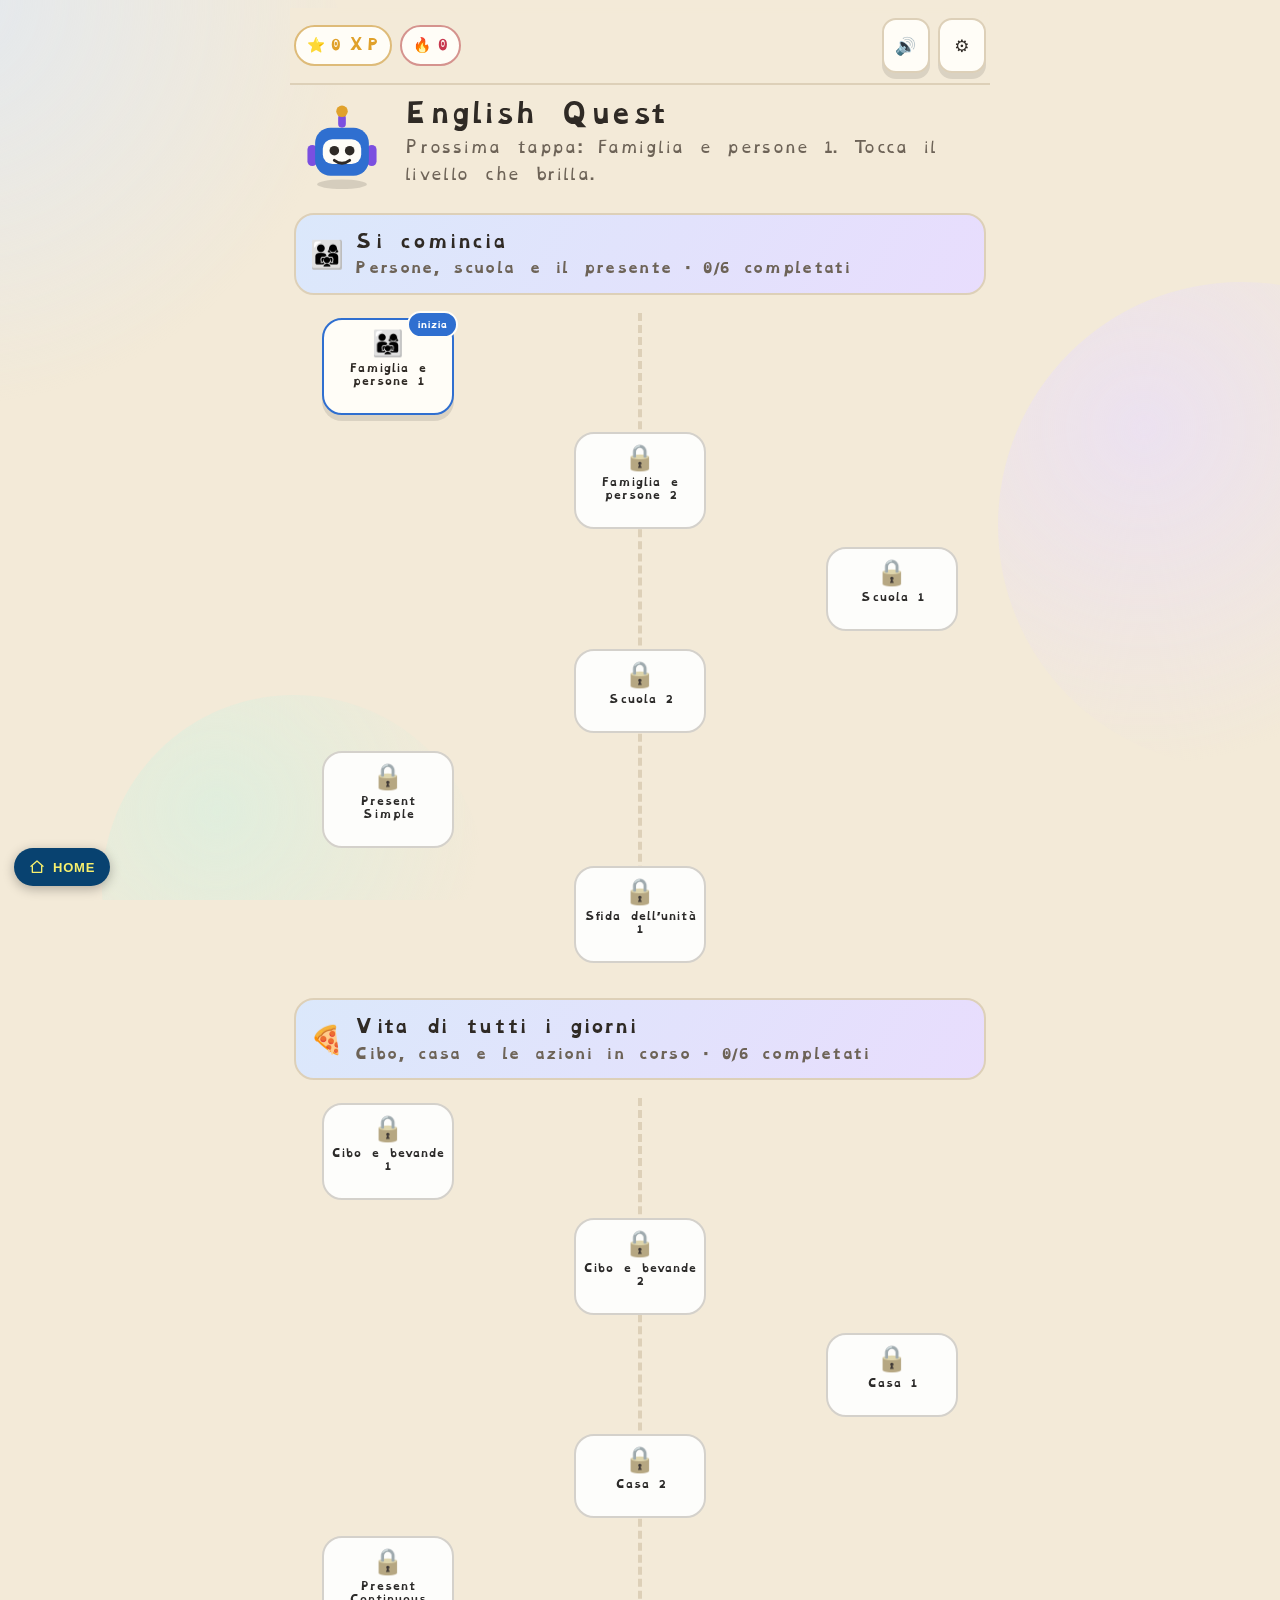
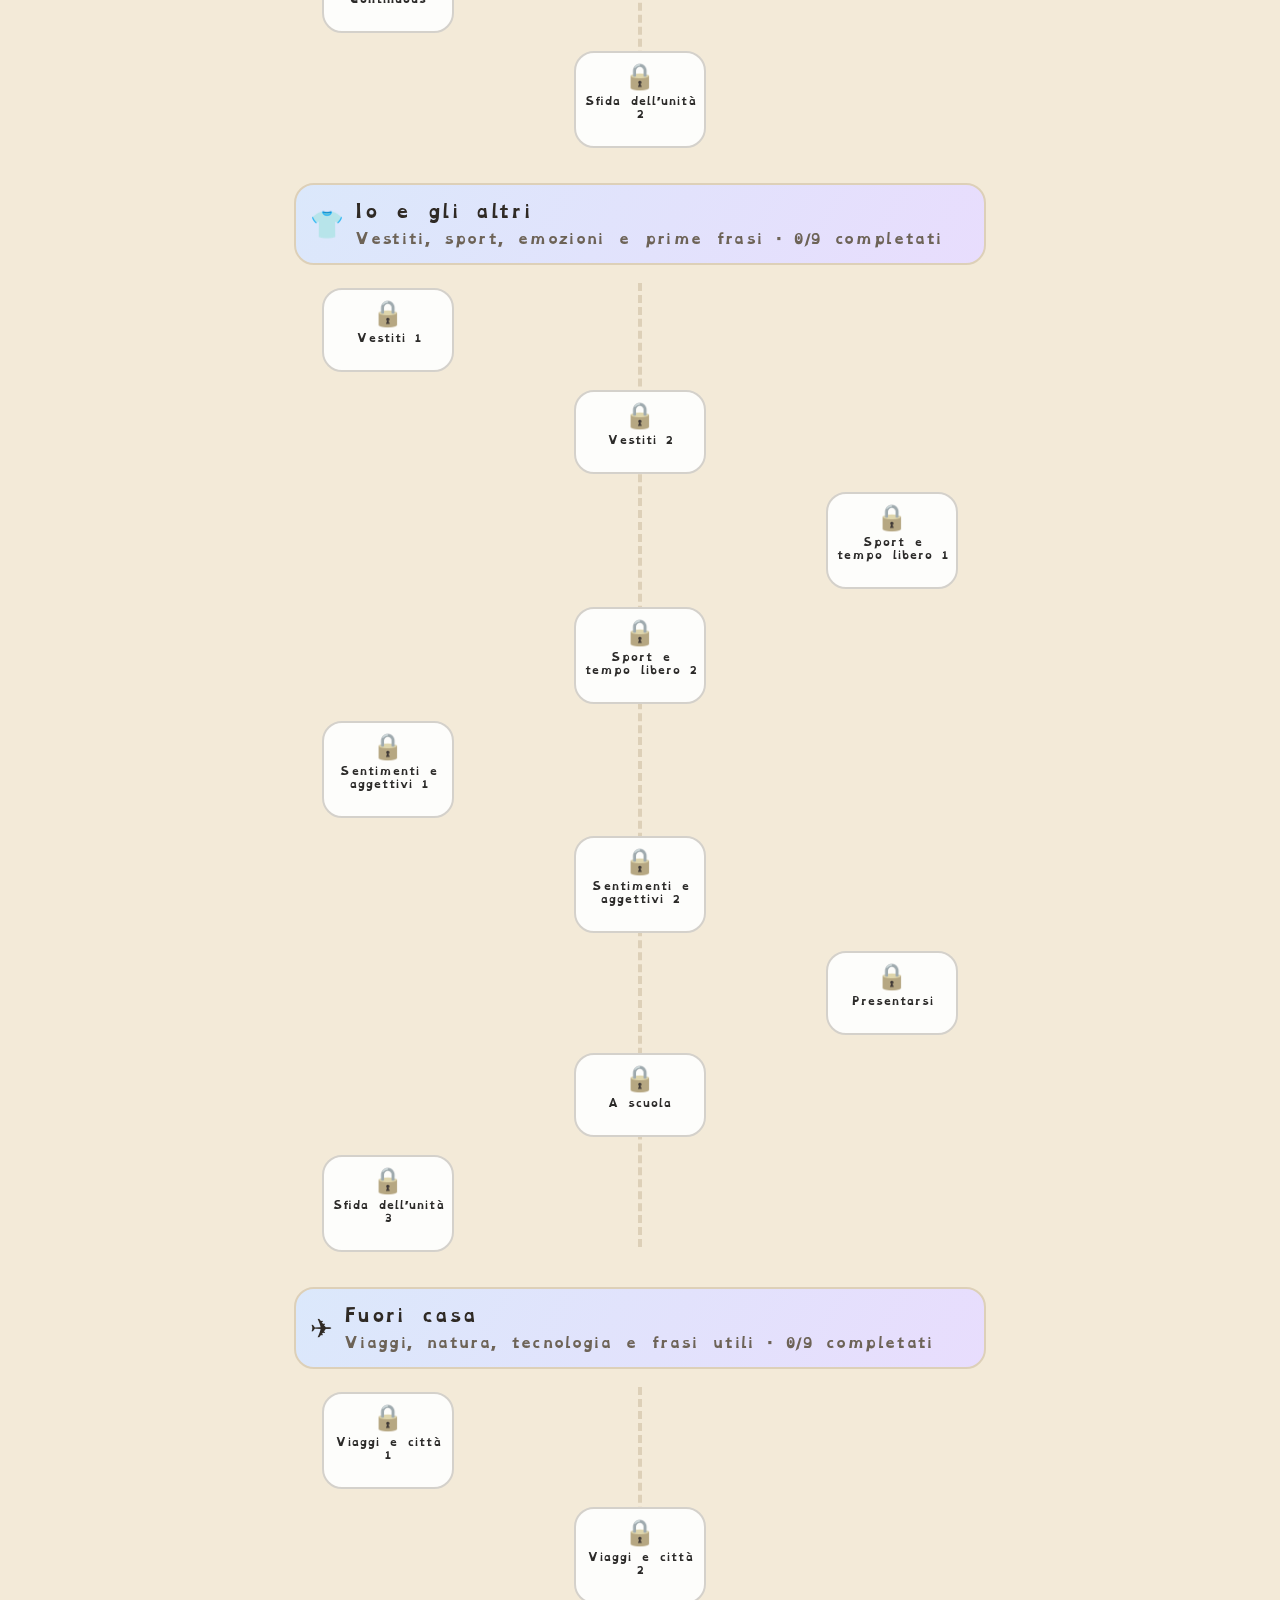
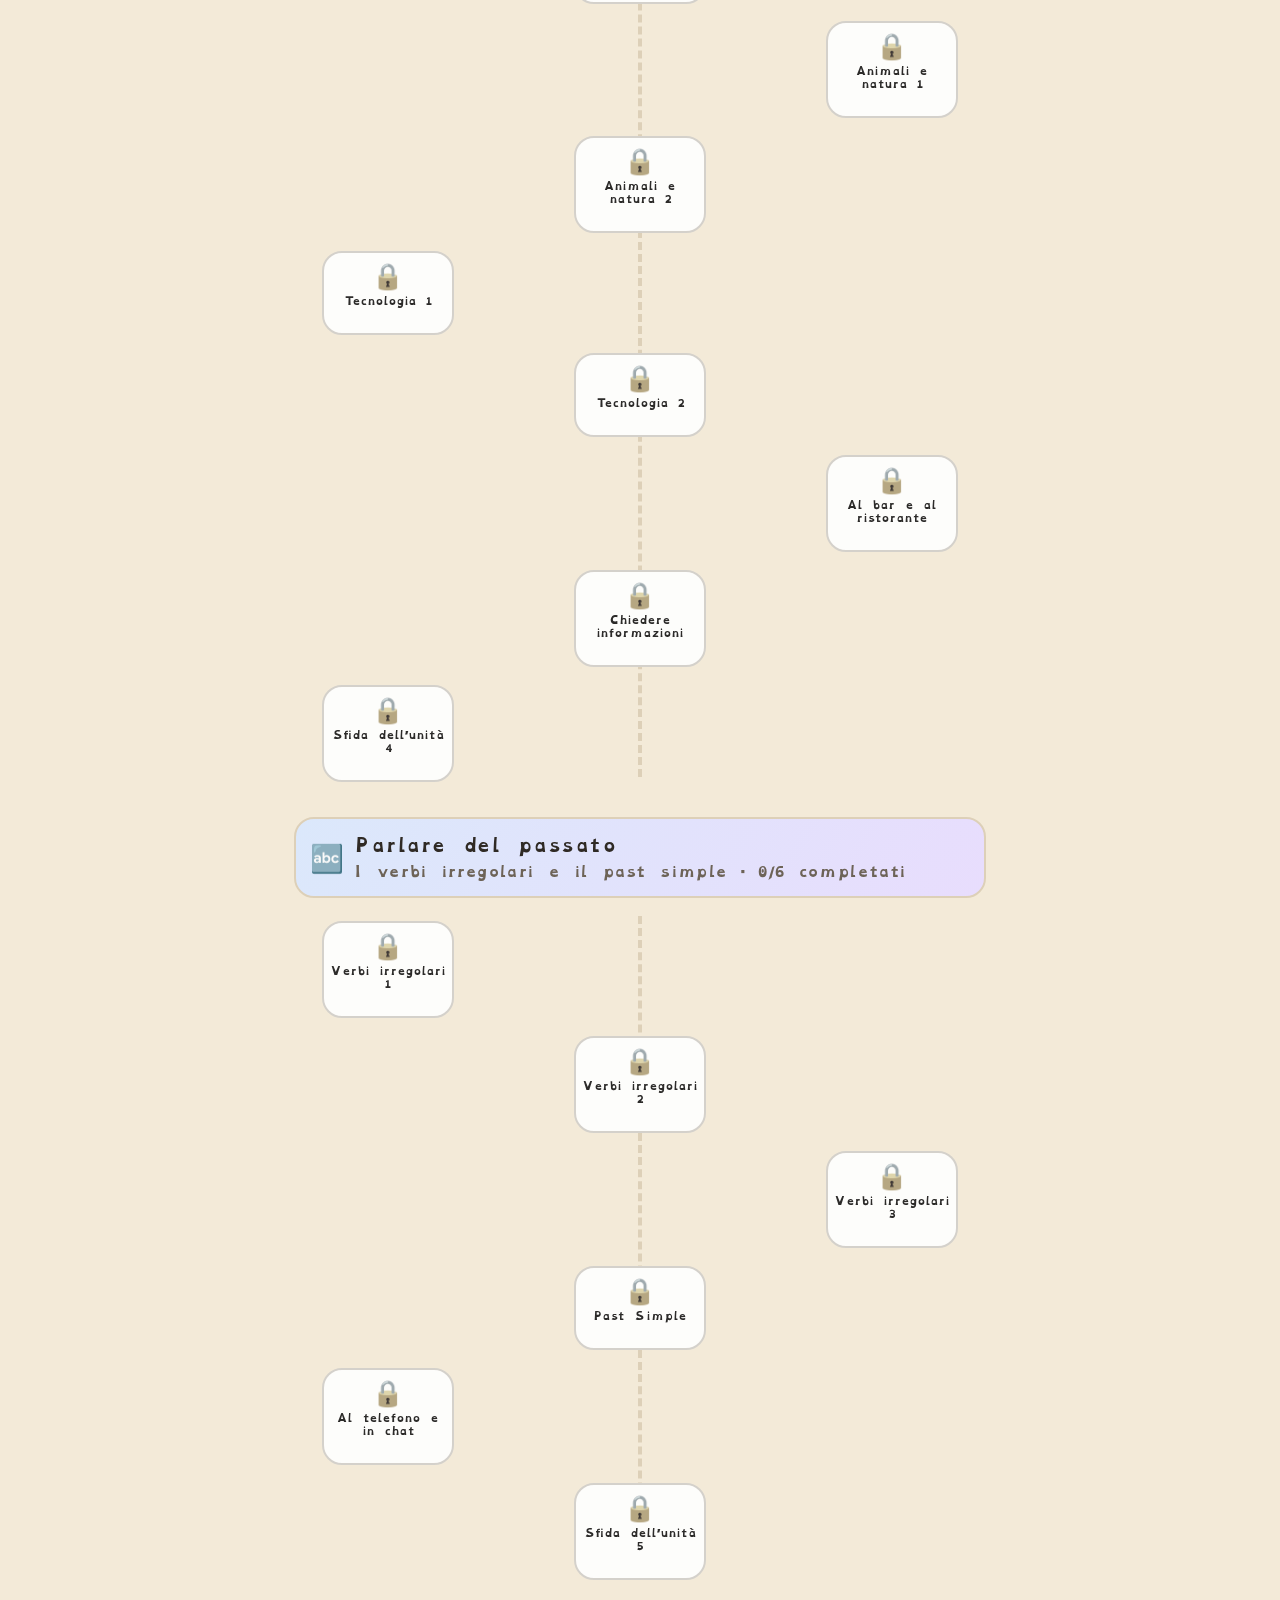
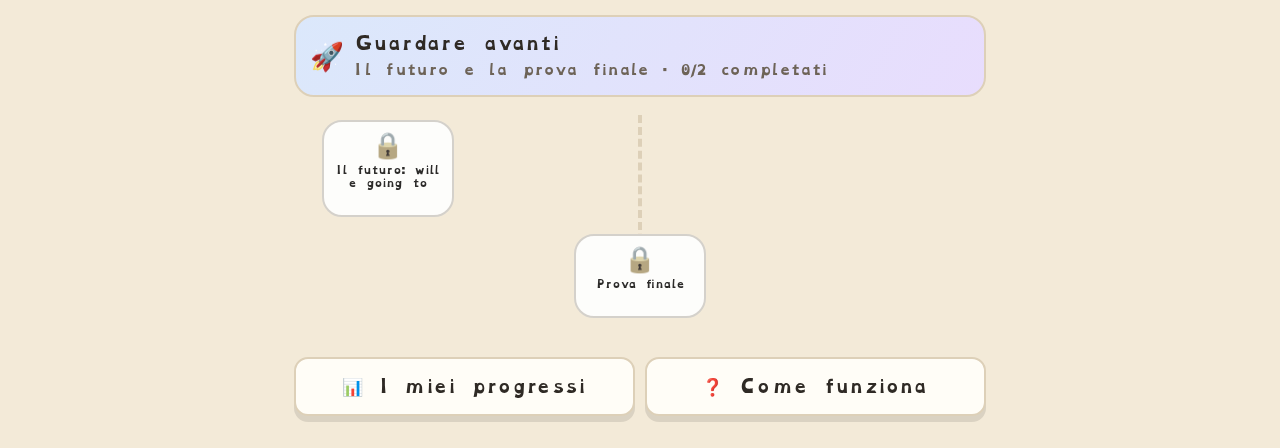
==== commit dd2f8e9c: "Tasto home verso la pagina principale del sito" ====
--- a/index.html
+++ b/index.html
@@ -688,6 +688,21 @@
   </div>
   <p style="font-size:.8em;color:var(--ink-soft);margin:10px 0 0">English Quest · funziona senza internet · i progressi restano su questo dispositivo</p>
 </section>
+
+<!-- tasto home: torna alla pagina principale del sito (compare solo quando la pagina è online) -->
+<style>
+#tasto-home{position:fixed;z-index:9999;display:none;align-items:center;gap:8px;
+  left:calc(14px + env(safe-area-inset-left));bottom:calc(14px + env(safe-area-inset-bottom));
+  background:#084270;color:#f8f06d;text-decoration:none;letter-spacing:.06em;text-transform:uppercase;
+  font:600 13px/1 -apple-system,BlinkMacSystemFont,"Segoe UI",Roboto,Helvetica,Arial,sans-serif;
+  padding:11px 15px;border-radius:24px;box-shadow:0 3px 12px rgba(0,0,0,.28);
+  -webkit-tap-highlight-color:rgba(248,240,109,.35);}
+#tasto-home:hover{background:#f8f06d;color:#084270;}
+#tasto-home svg{flex:none;}
+@media print{#tasto-home{display:none!important;}}
+</style>
+<a id="tasto-home" href="https://guidocostalonga.github.io/" aria-label="Torna alla pagina principale"><svg viewBox="0 0 24 24" width="16" height="16" fill="none" stroke="currentColor" stroke-width="2" stroke-linecap="round" stroke-linejoin="round"><path d="M3 11l9-8 9 8"/><path d="M5 10.5V20h14v-9.5"/></svg>Home</a>
+<script>if(location.protocol.indexOf('http')===0){document.getElementById('tasto-home').style.display='inline-flex';}</script>
 
 <script>
 /* =========================================================
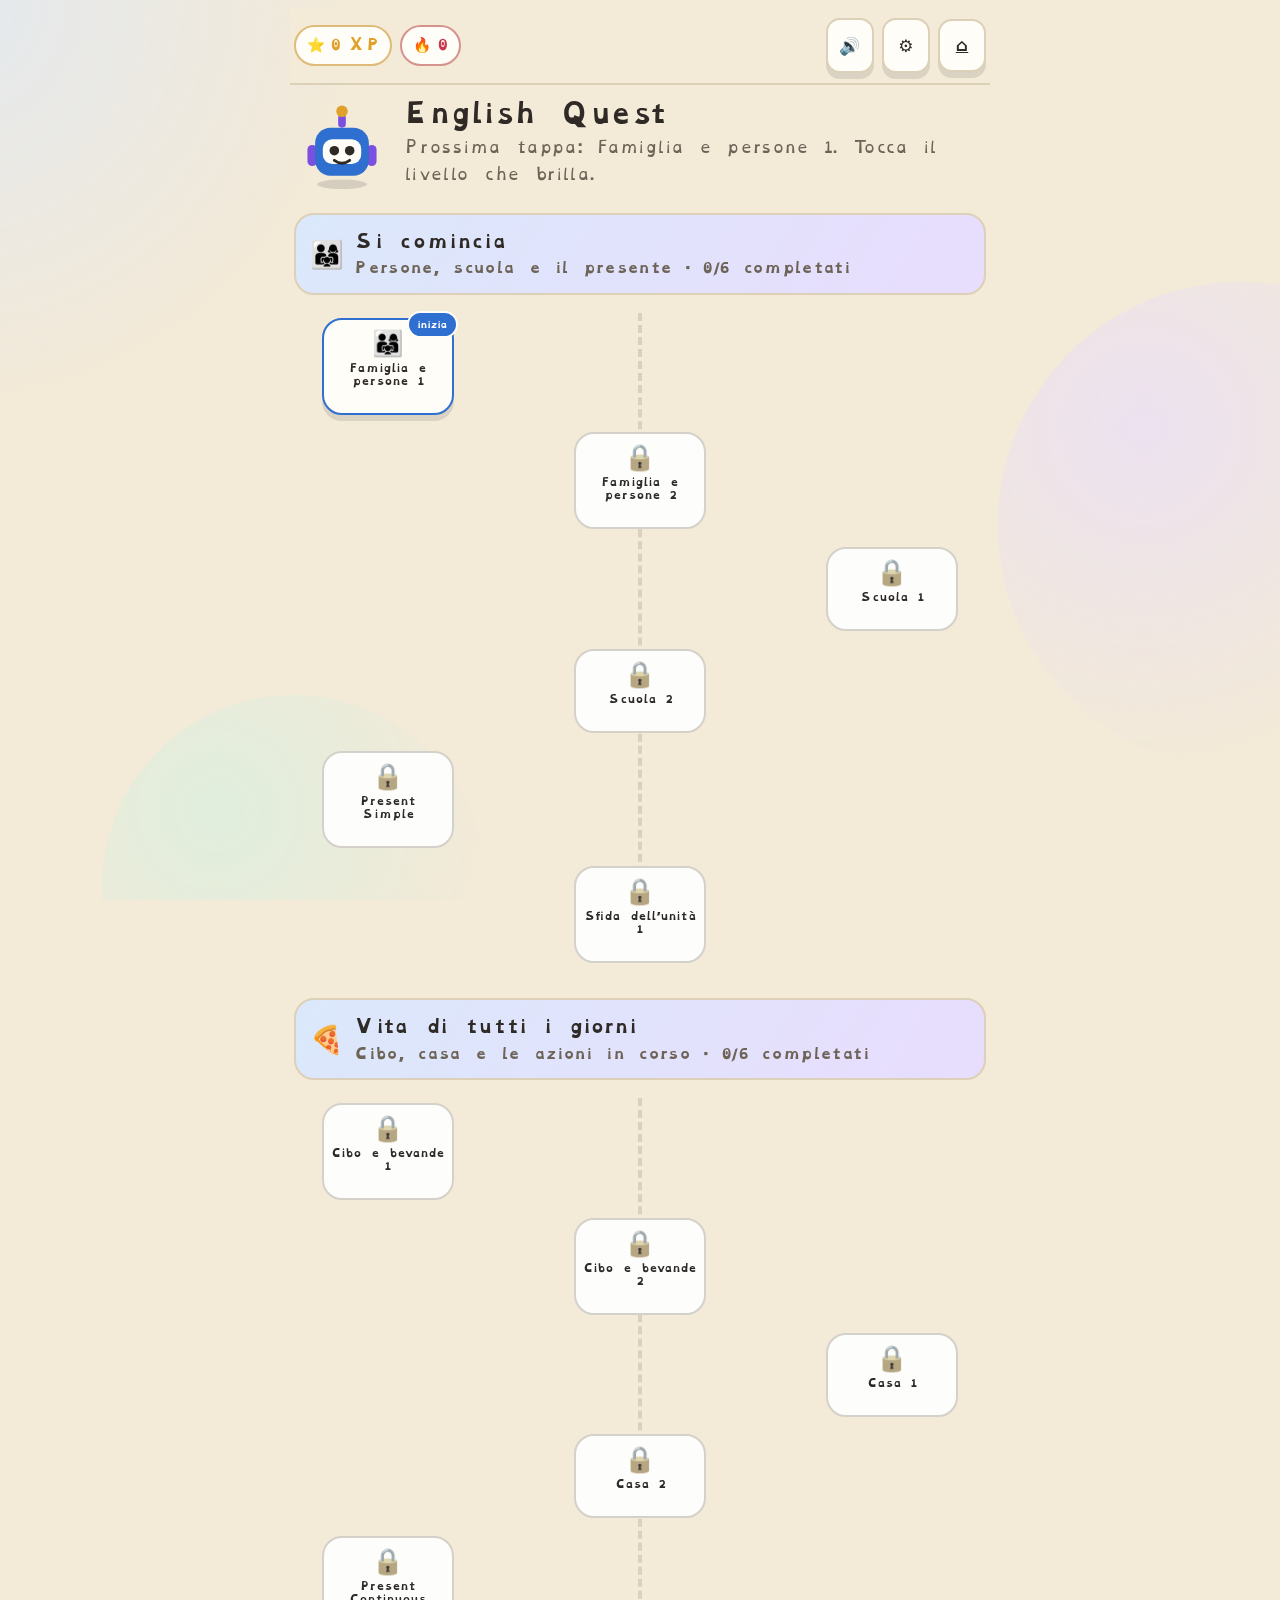
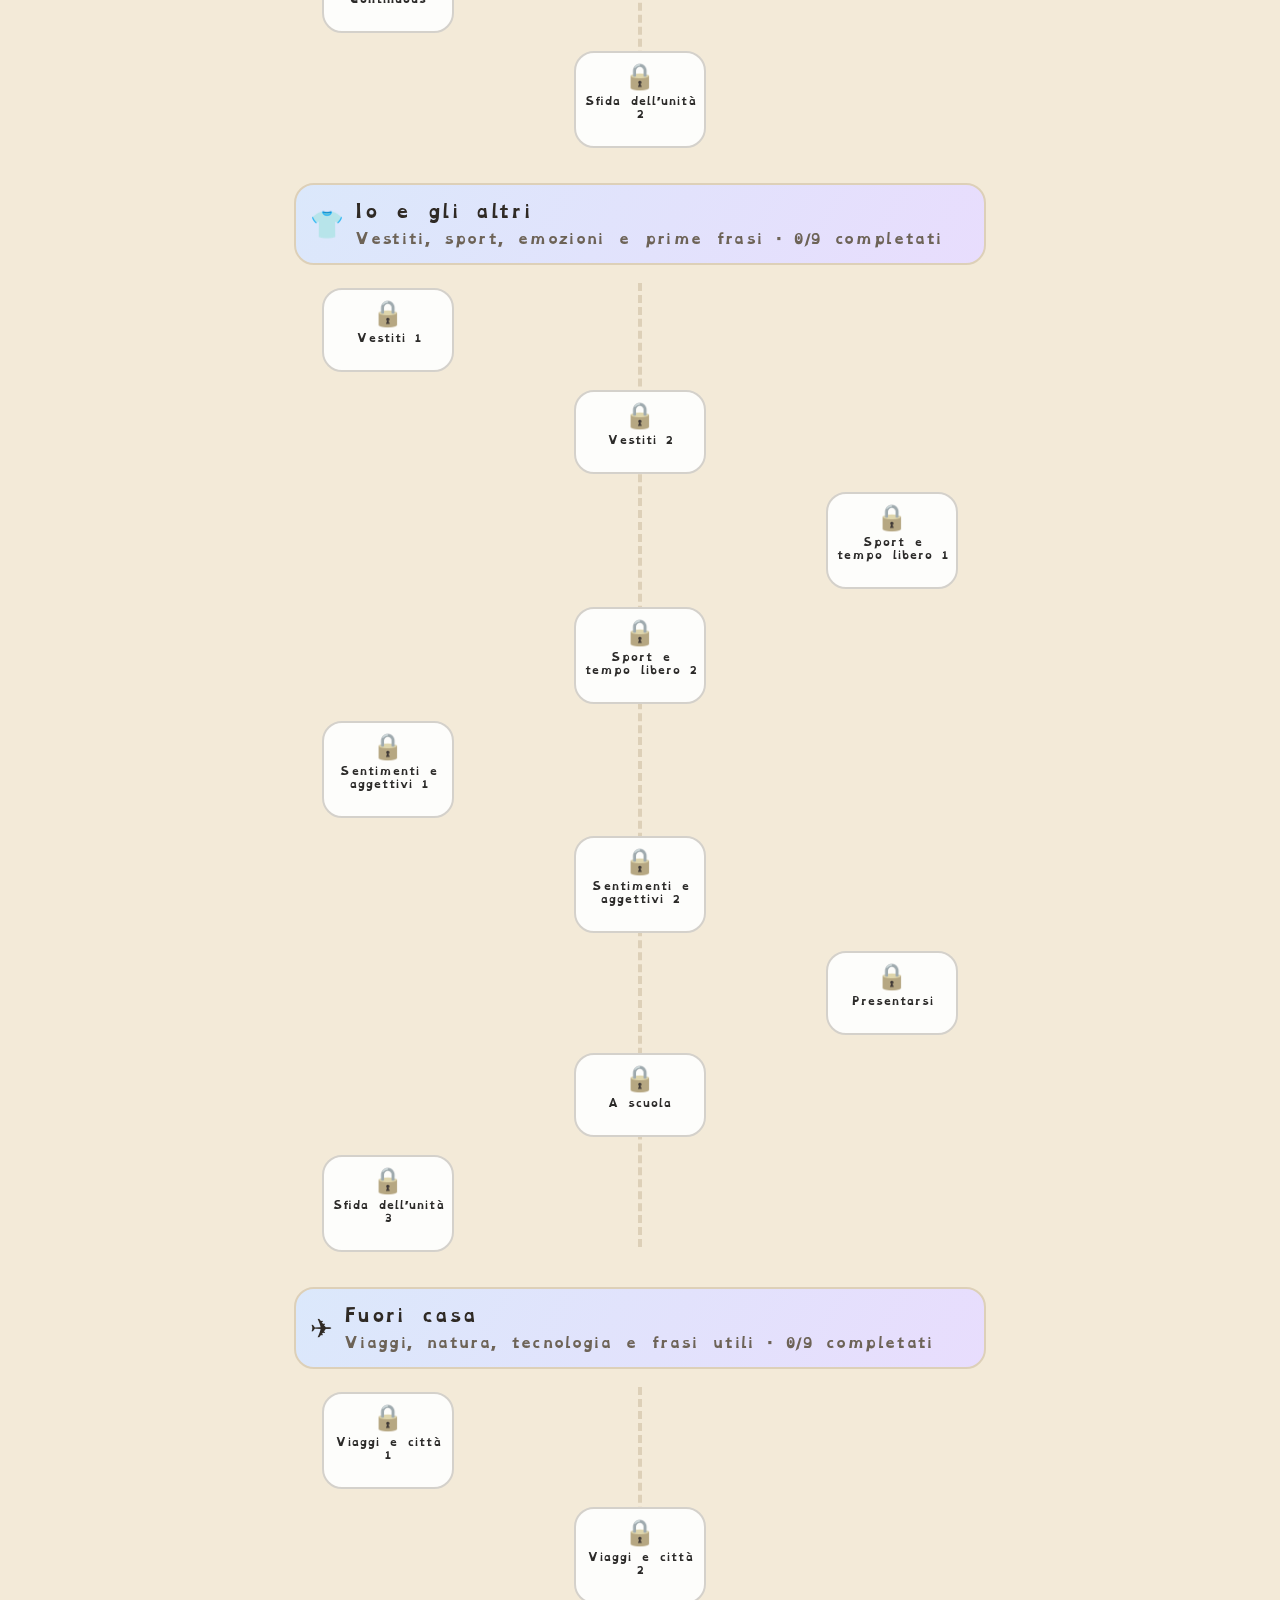
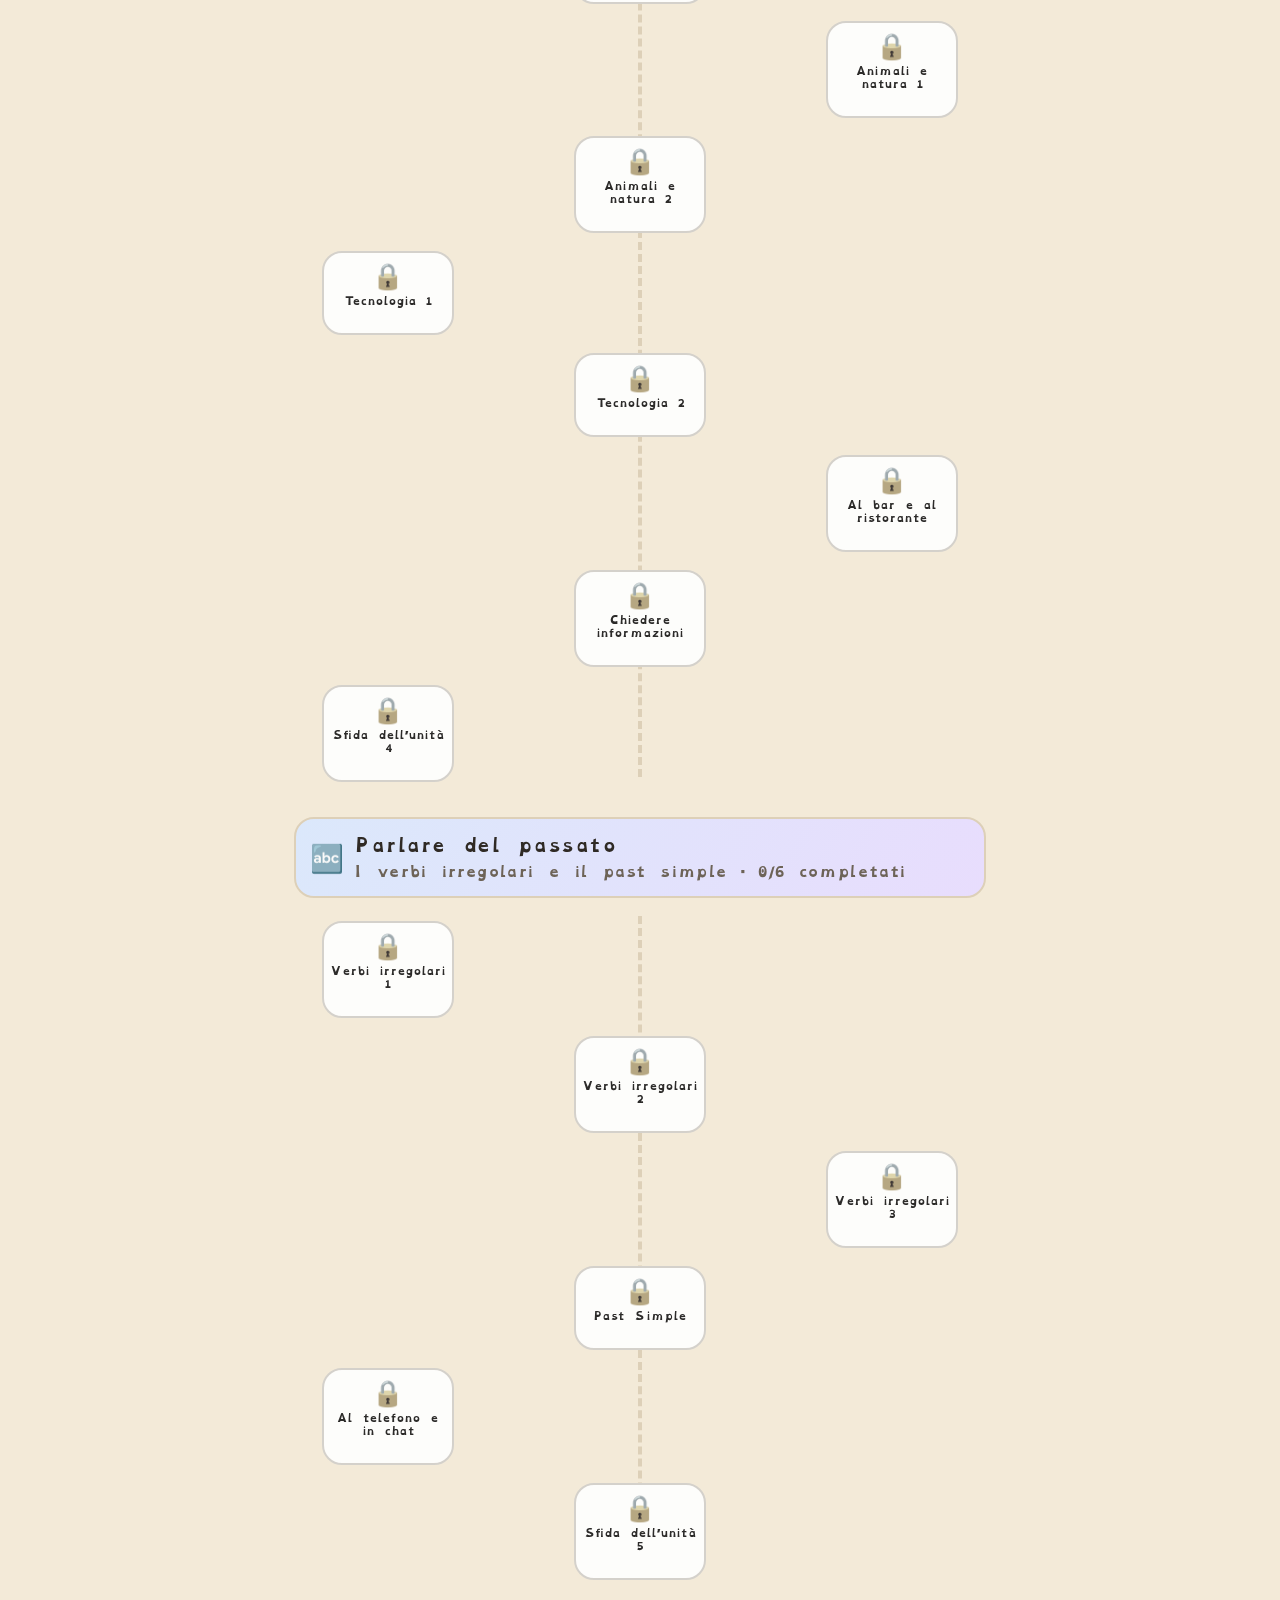
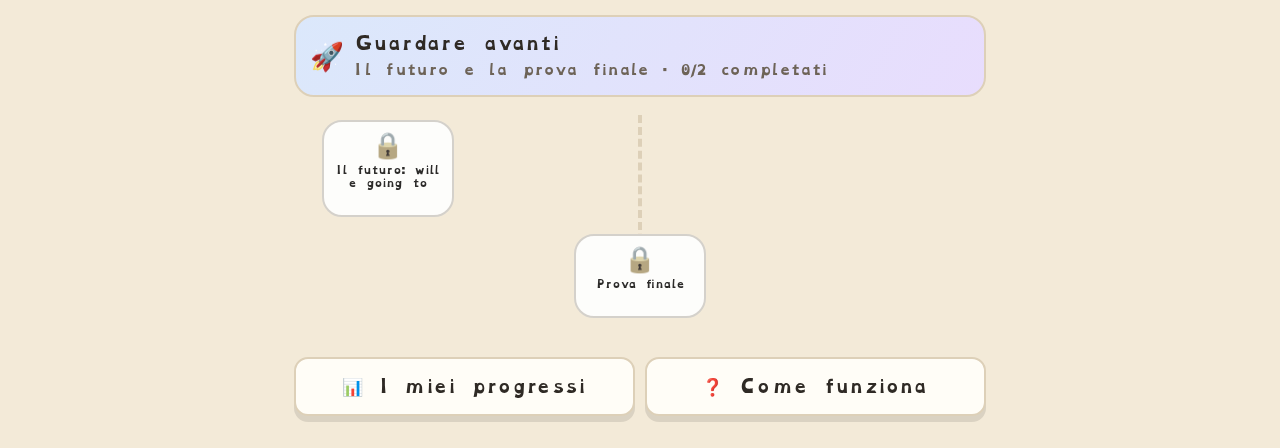
==== commit 19122b90: "Tasto home nella barra superiore" ====
--- a/index.html
+++ b/index.html
@@ -502,6 +502,7 @@
     <span class="spacer"></span>
     <button class="btn icon" id="btn-audio" aria-label="Attiva o disattiva la lettura automatica" aria-pressed="true">🔊</button>
     <button class="btn icon" id="btn-settings" aria-label="Apri le impostazioni">⚙️</button>
+    <a class="btn icon" id="tasto-home" href="/" title="Torna alla pagina principale" aria-label="Torna alla pagina principale" hidden>&#8962;</a>
   </header>
 
   <!-- ============ HOME ============ -->
@@ -689,20 +690,8 @@
   <p style="font-size:.8em;color:var(--ink-soft);margin:10px 0 0">English Quest · funziona senza internet · i progressi restano su questo dispositivo</p>
 </section>
 
-<!-- tasto home: torna alla pagina principale del sito (compare solo quando la pagina è online) -->
-<style>
-#tasto-home{position:fixed;z-index:9999;display:none;align-items:center;gap:8px;
-  left:calc(14px + env(safe-area-inset-left));bottom:calc(14px + env(safe-area-inset-bottom));
-  background:#084270;color:#f8f06d;text-decoration:none;letter-spacing:.06em;text-transform:uppercase;
-  font:600 13px/1 -apple-system,BlinkMacSystemFont,"Segoe UI",Roboto,Helvetica,Arial,sans-serif;
-  padding:11px 15px;border-radius:24px;box-shadow:0 3px 12px rgba(0,0,0,.28);
-  -webkit-tap-highlight-color:rgba(248,240,109,.35);}
-#tasto-home:hover{background:#f8f06d;color:#084270;}
-#tasto-home svg{flex:none;}
-@media print{#tasto-home{display:none!important;}}
-</style>
-<a id="tasto-home" href="https://guidocostalonga.github.io/" aria-label="Torna alla pagina principale"><svg viewBox="0 0 24 24" width="16" height="16" fill="none" stroke="currentColor" stroke-width="2" stroke-linecap="round" stroke-linejoin="round"><path d="M3 11l9-8 9 8"/><path d="M5 10.5V20h14v-9.5"/></svg>Home</a>
-<script>if(location.protocol.indexOf('http')===0){document.getElementById('tasto-home').style.display='inline-flex';}</script>
+
+<script>if(location.protocol.indexOf("http")===0){document.getElementById("tasto-home").hidden=false;}</script>
 
 <script>
 /* =========================================================
